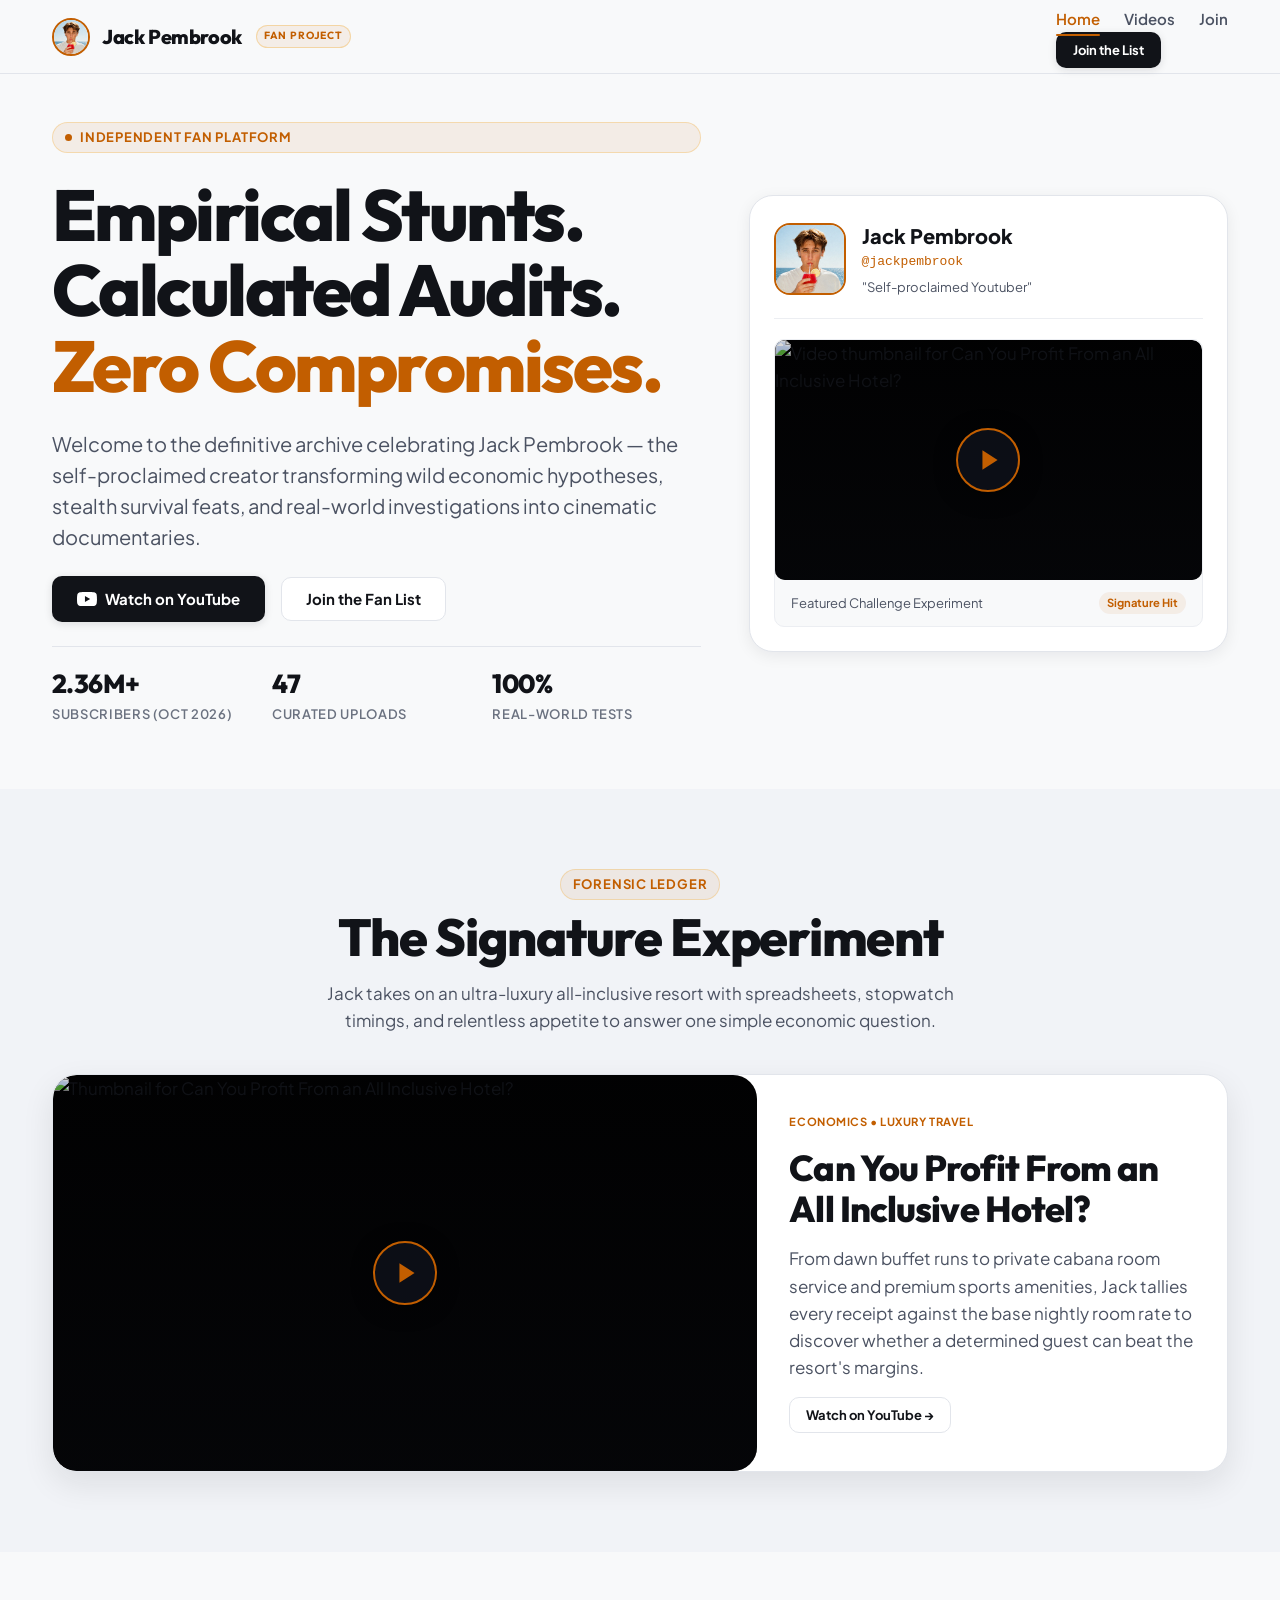
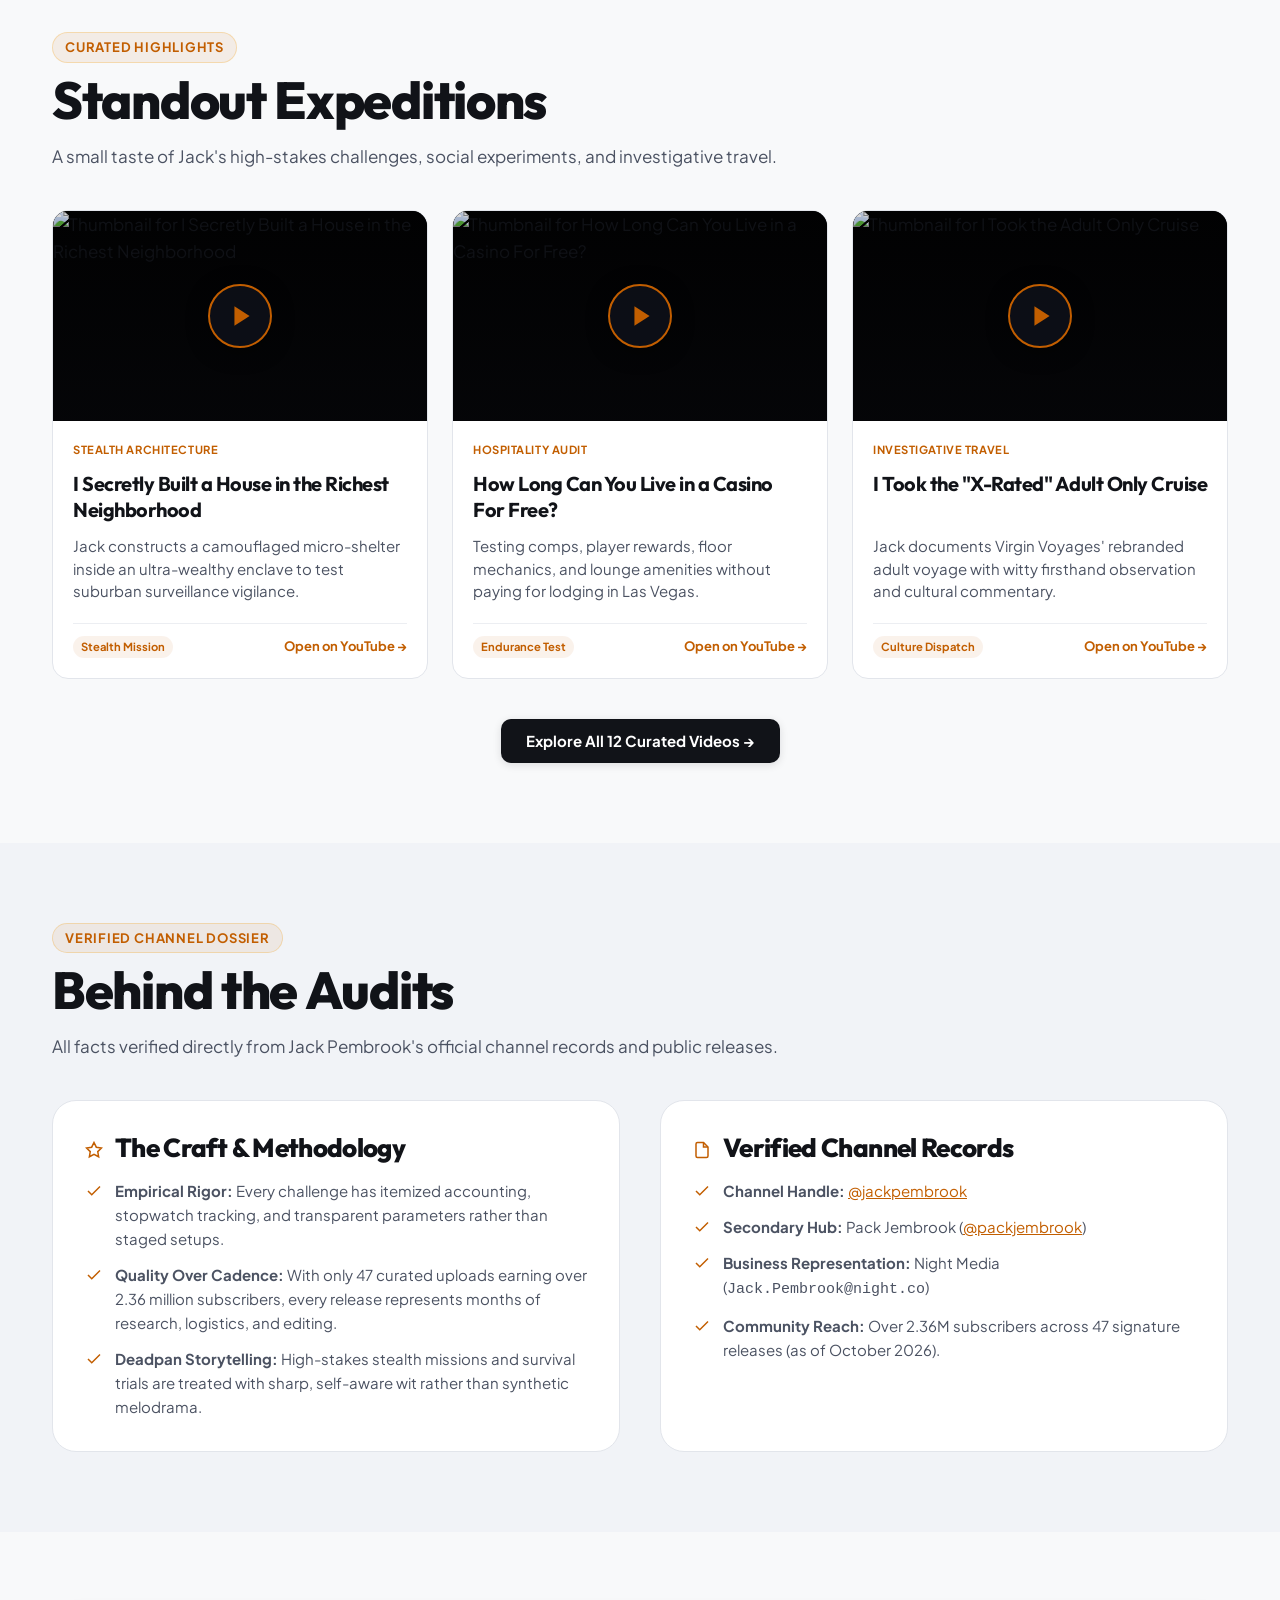
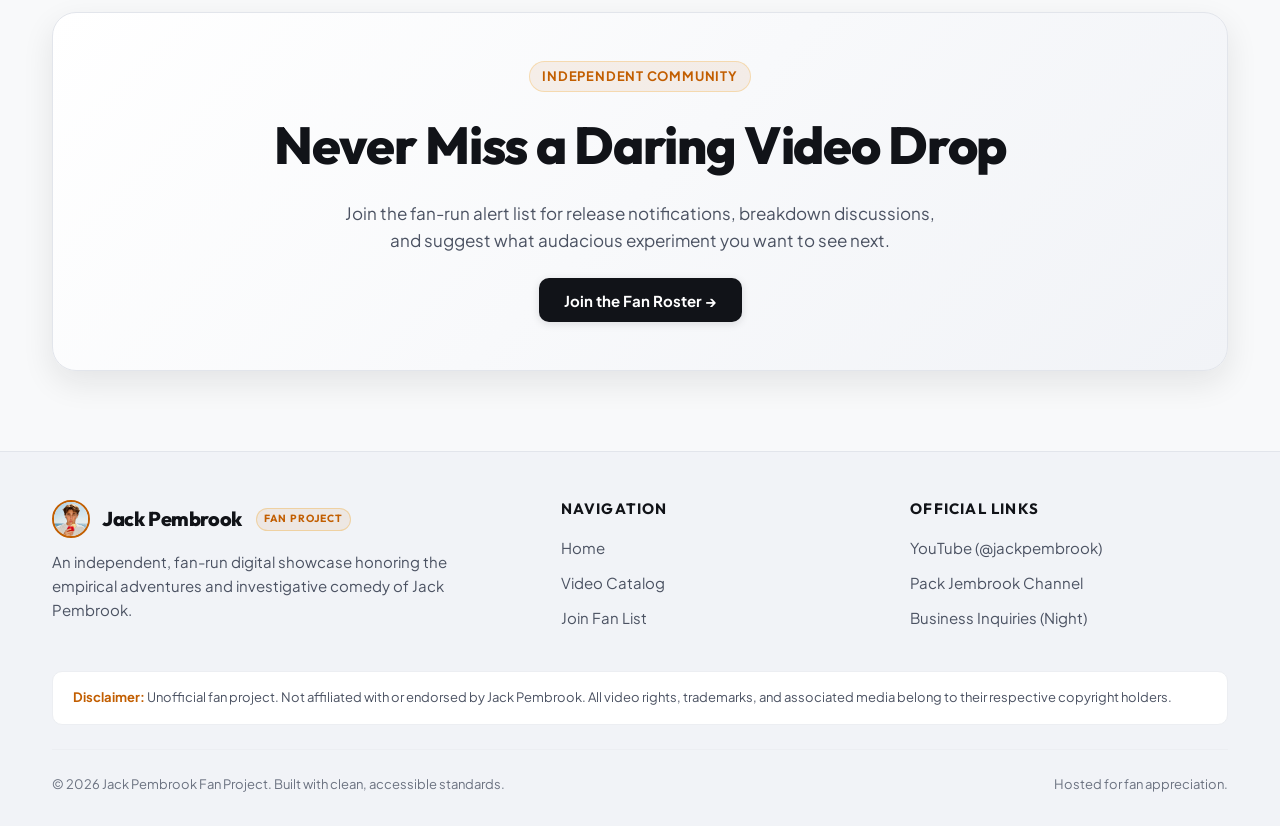
==== index.html @ 9b34ec85 "Initial project upload" ====
<!DOCTYPE html>
<html lang="en">
<head>
  <meta charset="UTF-8">
  <meta name="viewport" content="width=device-width, initial-scale=1.0">
  <title>Jack Pembrook — Unofficial Fan Platform &amp; Video Archive</title>
  <meta name="description" content="Explore empirical challenge experiments, stealth endurance missions, and consumer economics audits from creator Jack Pembrook.">
  <meta name="theme-color" content="#08090d">

  <!-- Open Graph / Social Meta -->
  <meta property="og:type" content="website">
  <meta property="og:title" content="Jack Pembrook — Unofficial Fan Platform">
  <meta property="og:description" content="Empirical challenge experiments, high-stakes stealth missions, and consumer economics stress-tests by Jack Pembrook.">
  <meta property="og:image" content="https://i.ytimg.com/vi/x3JOMDVdG5E/hqdefault.jpg">
  <meta name="twitter:card" content="summary_large_image">
  <meta name="twitter:title" content="Jack Pembrook — Unofficial Fan Platform">
  <meta name="twitter:description" content="Empirical challenge experiments, stealth missions, and consumer audits by Jack Pembrook.">
  <meta name="twitter:image" content="https://i.ytimg.com/vi/x3JOMDVdG5E/hqdefault.jpg">

  <!-- Favicon -->
  <link rel="icon" type="image/svg+xml" href="assets/img/favicon.svg">

  <!-- Typography: Preconnect for Google Fonts -->
  <link rel="preconnect" href="https://fonts.googleapis.com">
  <link rel="preconnect" href="https://fonts.gstatic.com" crossorigin>
  <link href="https://fonts.googleapis.com/css2?family=Outfit:wght@700;800;900&family=Plus+Jakarta+Sans:wght@400;500;600;700&display=swap" rel="stylesheet">

  <!-- Stylesheet -->
  <link rel="stylesheet" href="assets/css/styles.css">
</head>
<body>
  <!-- Accessible Skip Link -->
  <a href="#main" class="skip-link">Skip to main content</a>

  <!-- Header & Navigation -->
  <header class="site-header" role="banner">
    <div class="container nav-wrap">
      <a href="index.html" class="brand" aria-label="Jack Pembrook Fan Platform Home">
        <img src="assets/img/avatar.jpg" alt="" class="brand-avatar" width="38" height="38" loading="eager" decoding="async" fetchpriority="high">
        <span>Jack Pembrook</span>
        <span class="brand-tag">Fan Project</span>
      </a>

      <!-- Mobile Navigation Toggle Button -->
      <button class="nav-toggle" type="button" aria-expanded="false" aria-controls="primary-nav" aria-label="Open menu">
        <svg width="24" height="24" viewBox="0 0 24 24" fill="none" stroke="currentColor" stroke-width="2" stroke-linecap="round" stroke-linejoin="round" aria-hidden="true">
          <line x1="3" y1="12" x2="21" y2="12"></line>
          <line x1="3" y1="6" x2="21" y2="6"></line>
          <line x1="3" y1="18" x2="21" y2="18"></line>
        </svg>
      </button>

      <!-- Nav Menu -->
      <nav id="primary-nav" class="nav-menu" role="navigation" aria-label="Primary Navigation">
        <ul class="nav-links">
          <li><a href="index.html" class="nav-link" aria-current="page">Home</a></li>
          <li><a href="videos.html" class="nav-link">Videos</a></li>
          <li><a href="join.html" class="nav-link">Join</a></li>
        </ul>
        <div class="nav-cta-desktop">
          <a href="join.html" class="btn btn--primary btn--sm">Join the List</a>
        </div>
      </nav>
    </div>
  </header>

  <!-- Main Content -->
  <main id="main" tabindex="-1">
    <!-- Hero Section -->
    <section class="section hero" aria-labelledby="hero-title">
      <div class="container hero-grid">
        <div class="hero-content reveal">
          <div class="badge">
            <span class="badge-dot" aria-hidden="true"></span>
            Independent Fan Platform
          </div>
          <h1 id="hero-title" class="hero-title">
            Empirical Stunts. <br>
            Calculated Audits. <br>
            <span class="text-accent">Zero Compromises.</span>
          </h1>
          <p class="hero-lead">
            Welcome to the definitive archive celebrating Jack Pembrook — the self-proclaimed creator transforming wild economic hypotheses, stealth survival feats, and real-world investigations into cinematic documentaries.
          </p>
          <div class="hero-actions">
            <a href="https://www.youtube.com/@jackpembrook" class="btn btn--primary" target="_blank" rel="noopener noreferrer">
              <svg width="20" height="20" viewBox="0 0 24 24" fill="currentColor" aria-hidden="true">
                <path d="M23.498 6.186a3.016 3.016 0 0 0-2.122-2.136C19.505 3.545 12 3.545 12 3.545s-7.505 0-9.377.505A3.017 3.017 0 0 0 .502 6.186C0 8.07 0 12 0 12s0 3.93.502 5.814a3.016 3.016 0 0 0 2.122 2.136c1.871.505 9.376.505 9.376.505s7.505 0 9.377-.505a3.015 3.015 0 0 0 2.122-2.136C24 15.93 24 12 24 12s0-3.93-.502-5.814zM9.545 15.568V8.432L15.818 12l-6.273 3.568z"/>
              </svg>
              Watch on YouTube
            </a>
            <a href="join.html" class="btn btn--secondary">Join the Fan List</a>
          </div>

          <!-- Verified Channel Stats Strip -->
          <div class="stats-strip" aria-label="Channel statistics as of October 2026">
            <div class="stat-item">
              <span class="stat-number">2.36M+</span>
              <span class="stat-label">Subscribers (Oct 2026)</span>
            </div>
            <div class="stat-item">
              <span class="stat-number">47</span>
              <span class="stat-label">Curated Uploads</span>
            </div>
            <div class="stat-item">
              <span class="stat-number">100%</span>
              <span class="stat-label">Real-World Tests</span>
            </div>
          </div>
        </div>

        <!-- Hero Visual Composition -->
        <div class="hero-visual reveal">
          <div class="hero-card-stack">
            <div class="hero-avatar-frame">
              <img src="assets/img/avatar.jpg" alt="Jack Pembrook smiling in portrait photograph" class="hero-avatar-img" width="72" height="72" loading="eager" decoding="async">
              <div class="hero-profile-info">
                <span class="hero-profile-name">Jack Pembrook</span>
                <span class="hero-profile-handle">@jackpembrook</span>
                <span class="hero-profile-tagline">"Self-proclaimed Youtuber"</span>
              </div>
            </div>

            <!-- Spotlight Preview Item -->
            <div class="hero-feature-preview">
              <div class="lite-embed" data-video-id="x3JOMDVdG5E" data-title="Can You Profit From an All Inclusive Hotel?" role="button" tabindex="0" aria-label="Play signature video: Can You Profit From an All Inclusive Hotel?">
                <img src="https://i.ytimg.com/vi/x3JOMDVdG5E/hqdefault.jpg" alt="Video thumbnail for Can You Profit From an All Inclusive Hotel?" width="480" height="360" loading="eager" fetchpriority="high" decoding="async">
                <div class="lite-embed-play" aria-hidden="true">
                  <svg viewBox="0 0 24 24"><polygon points="5 3 19 12 5 21 5 3"></polygon></svg>
                </div>
              </div>
              <div class="hero-feature-caption">
                <span>Featured Challenge Experiment</span>
                <span class="hero-tag-pill">Signature Hit</span>
              </div>
            </div>
          </div>
        </div>
      </div>
    </section>

    <!-- Featured Hero Video Deep-Dive Section -->
    <section class="section" style="background-color: var(--color-bg-alt);" aria-labelledby="featured-heading">
      <div class="container">
        <div class="section-head section-head--center reveal">
          <span class="badge">Forensic Ledger</span>
          <h2 id="featured-heading" class="section-title">The Signature Experiment</h2>
          <p class="section-desc">
            Jack takes on an ultra-luxury all-inclusive resort with spreadsheets, stopwatch timings, and relentless appetite to answer one simple economic question.
          </p>
        </div>

        <div class="featured-video-wrapper reveal">
          <div class="lite-embed" data-video-id="x3JOMDVdG5E" data-title="Can You Profit From an All Inclusive Hotel?" role="button" tabindex="0" aria-label="Watch Can You Profit From an All Inclusive Hotel? in place">
            <img src="https://i.ytimg.com/vi/x3JOMDVdG5E/hqdefault.jpg" alt="Thumbnail for Can You Profit From an All Inclusive Hotel?" width="640" height="360" loading="lazy" decoding="async">
            <div class="lite-embed-play" aria-hidden="true">
              <svg viewBox="0 0 24 24"><polygon points="5 3 19 12 5 21 5 3"></polygon></svg>
            </div>
          </div>
          <div class="featured-video-meta">
            <span class="video-card-tag">Economics &bull; Luxury Travel</span>
            <h3 class="featured-video-title">Can You Profit From an All Inclusive Hotel?</h3>
            <p class="featured-video-desc">
              From dawn buffet runs to private cabana room service and premium sports amenities, Jack tallies every receipt against the base nightly room rate to discover whether a determined guest can beat the resort's margins.
            </p>
            <div>
              <a href="https://www.youtube.com/watch?v=x3JOMDVdG5E" class="btn btn--secondary btn--sm" target="_blank" rel="noopener noreferrer">
                Watch on YouTube &rarr;
              </a>
            </div>
          </div>
        </div>
      </div>
    </section>

    <!-- Signature Videos Grid -->
    <section class="section" aria-labelledby="signature-heading">
      <div class="container">
        <div class="section-head reveal">
          <span class="badge">Curated Highlights</span>
          <h2 id="signature-heading" class="section-title">Standout Expeditions</h2>
          <p class="section-desc">
            A small taste of Jack's high-stakes challenges, social experiments, and investigative travel.
          </p>
        </div>

        <div class="video-grid">
          <!-- Card 1 -->
          <article class="video-card reveal">
            <div class="video-card-thumb-wrap">
              <div class="lite-embed" data-video-id="N8bqJ2Vn3zs" data-title="I Secretly Built a House in the Richest Neighborhood" role="button" tabindex="0" aria-label="Play I Secretly Built a House in the Richest Neighborhood">
                <img src="https://i.ytimg.com/vi/N8bqJ2Vn3zs/hqdefault.jpg" alt="Thumbnail for I Secretly Built a House in the Richest Neighborhood" width="480" height="360" loading="lazy" decoding="async">
                <div class="lite-embed-play" aria-hidden="true">
                  <svg viewBox="0 0 24 24"><polygon points="5 3 19 12 5 21 5 3"></polygon></svg>
                </div>
              </div>
            </div>
            <div class="video-card-content">
              <span class="video-card-tag">Stealth Architecture</span>
              <h3 class="video-card-title">I Secretly Built a House in the Richest Neighborhood</h3>
              <p class="video-card-desc">Jack constructs a camouflaged micro-shelter inside an ultra-wealthy enclave to test suburban surveillance vigilance.</p>
              <div class="video-card-actions">
                <span class="hero-tag-pill">Stealth Mission</span>
                <a href="https://www.youtube.com/watch?v=N8bqJ2Vn3zs" class="video-card-link" target="_blank" rel="noopener noreferrer">Open on YouTube &rarr;</a>
              </div>
            </div>
          </article>

          <!-- Card 2 -->
          <article class="video-card reveal">
            <div class="video-card-thumb-wrap">
              <div class="lite-embed" data-video-id="GrUei3SV6AE" data-title="How Long Can You Live in a Casino For Free?" role="button" tabindex="0" aria-label="Play How Long Can You Live in a Casino For Free?">
                <img src="https://i.ytimg.com/vi/GrUei3SV6AE/hqdefault.jpg" alt="Thumbnail for How Long Can You Live in a Casino For Free?" width="480" height="360" loading="lazy" decoding="async">
                <div class="lite-embed-play" aria-hidden="true">
                  <svg viewBox="0 0 24 24"><polygon points="5 3 19 12 5 21 5 3"></polygon></svg>
                </div>
              </div>
            </div>
            <div class="video-card-content">
              <span class="video-card-tag">Hospitality Audit</span>
              <h3 class="video-card-title">How Long Can You Live in a Casino For Free?</h3>
              <p class="video-card-desc">Testing comps, player rewards, floor mechanics, and lounge amenities without paying for lodging in Las Vegas.</p>
              <div class="video-card-actions">
                <span class="hero-tag-pill">Endurance Test</span>
                <a href="https://www.youtube.com/watch?v=GrUei3SV6AE" class="video-card-link" target="_blank" rel="noopener noreferrer">Open on YouTube &rarr;</a>
              </div>
            </div>
          </article>

          <!-- Card 3 -->
          <article class="video-card reveal">
            <div class="video-card-thumb-wrap">
              <div class="lite-embed" data-video-id="FeCQlO1Tesk" data-title="I Took the 'X-Rated' Adult Only Cruise" role="button" tabindex="0" aria-label="Play I Took the Adult Only Cruise">
                <img src="https://i.ytimg.com/vi/FeCQlO1Tesk/hqdefault.jpg" alt="Thumbnail for I Took the Adult Only Cruise" width="480" height="360" loading="lazy" decoding="async">
                <div class="lite-embed-play" aria-hidden="true">
                  <svg viewBox="0 0 24 24"><polygon points="5 3 19 12 5 21 5 3"></polygon></svg>
                </div>
              </div>
            </div>
            <div class="video-card-content">
              <span class="video-card-tag">Investigative Travel</span>
              <h3 class="video-card-title">I Took the "X-Rated" Adult Only Cruise</h3>
              <p class="video-card-desc">Jack documents Virgin Voyages' rebranded adult voyage with witty firsthand observation and cultural commentary.</p>
              <div class="video-card-actions">
                <span class="hero-tag-pill">Culture Dispatch</span>
                <a href="https://www.youtube.com/watch?v=FeCQlO1Tesk" class="video-card-link" target="_blank" rel="noopener noreferrer">Open on YouTube &rarr;</a>
              </div>
            </div>
          </article>
        </div>

        <div style="margin-top: var(--space-10); text-align: center;" class="reveal">
          <a href="videos.html" class="btn btn--primary">
            Explore All 12 Curated Videos &rarr;
          </a>
        </div>
      </div>
    </section>

    <!-- About the Channel Section -->
    <section class="section" style="background-color: var(--color-bg-alt);" aria-labelledby="about-heading">
      <div class="container">
        <div class="section-head reveal">
          <span class="badge">Verified Channel Dossier</span>
          <h2 id="about-heading" class="section-title">Behind the Audits</h2>
          <p class="section-desc">
            All facts verified directly from Jack Pembrook's official channel records and public releases.
          </p>
        </div>

        <div class="about-grid">
          <div class="about-card reveal">
            <h3 class="about-card-title">
              <svg width="22" height="22" viewBox="0 0 24 24" fill="none" stroke="currentColor" stroke-width="2" class="about-list-icon" aria-hidden="true">
                <polygon points="12 2 15.09 8.26 22 9.27 17 14.14 18.18 21.02 12 17.77 5.82 21.02 7 14.14 2 9.27 8.91 8.26 12 2"></polygon>
              </svg>
              The Craft &amp; Methodology
            </h3>
            <ul class="about-list">
              <li class="about-list-item">
                <svg width="18" height="18" viewBox="0 0 24 24" fill="none" stroke="currentColor" stroke-width="2" class="about-list-icon" aria-hidden="true"><polyline points="20 6 9 17 4 12"></polyline></svg>
                <span><strong>Empirical Rigor:</strong> Every challenge has itemized accounting, stopwatch tracking, and transparent parameters rather than staged setups.</span>
              </li>
              <li class="about-list-item">
                <svg width="18" height="18" viewBox="0 0 24 24" fill="none" stroke="currentColor" stroke-width="2" class="about-list-icon" aria-hidden="true"><polyline points="20 6 9 17 4 12"></polyline></svg>
                <span><strong>Quality Over Cadence:</strong> With only 47 curated uploads earning over 2.36 million subscribers, every release represents months of research, logistics, and editing.</span>
              </li>
              <li class="about-list-item">
                <svg width="18" height="18" viewBox="0 0 24 24" fill="none" stroke="currentColor" stroke-width="2" class="about-list-icon" aria-hidden="true"><polyline points="20 6 9 17 4 12"></polyline></svg>
                <span><strong>Deadpan Storytelling:</strong> High-stakes stealth missions and survival trials are treated with sharp, self-aware wit rather than synthetic melodrama.</span>
              </li>
            </ul>
          </div>

          <div class="about-card reveal">
            <h3 class="about-card-title">
              <svg width="22" height="22" viewBox="0 0 24 24" fill="none" stroke="currentColor" stroke-width="2" class="about-list-icon" aria-hidden="true">
                <path d="M14 2H6a2 2 0 0 0-2 2v16a2 2 0 0 0 2 2h12a2 2 0 0 0 2-2V8z"></path>
                <polyline points="14 2 14 8 20 8"></polyline>
              </svg>
              Verified Channel Records
            </h3>
            <ul class="about-list">
              <li class="about-list-item">
                <svg width="18" height="18" viewBox="0 0 24 24" fill="none" stroke="currentColor" stroke-width="2" class="about-list-icon" aria-hidden="true"><polyline points="20 6 9 17 4 12"></polyline></svg>
                <span><strong>Channel Handle:</strong> <a href="https://www.youtube.com/@jackpembrook" target="_blank" rel="noopener noreferrer" style="color: var(--color-accent); text-decoration: underline;">@jackpembrook</a></span>
              </li>
              <li class="about-list-item">
                <svg width="18" height="18" viewBox="0 0 24 24" fill="none" stroke="currentColor" stroke-width="2" class="about-list-icon" aria-hidden="true"><polyline points="20 6 9 17 4 12"></polyline></svg>
                <span><strong>Secondary Hub:</strong> Pack Jembrook (<a href="https://www.youtube.com/@packjembrook" target="_blank" rel="noopener noreferrer" style="color: var(--color-accent); text-decoration: underline;">@packjembrook</a>)</span>
              </li>
              <li class="about-list-item">
                <svg width="18" height="18" viewBox="0 0 24 24" fill="none" stroke="currentColor" stroke-width="2" class="about-list-icon" aria-hidden="true"><polyline points="20 6 9 17 4 12"></polyline></svg>
                <span><strong>Business Representation:</strong> Night Media (<code>Jack.Pembrook@night.co</code>)</span>
              </li>
              <li class="about-list-item">
                <svg width="18" height="18" viewBox="0 0 24 24" fill="none" stroke="currentColor" stroke-width="2" class="about-list-icon" aria-hidden="true"><polyline points="20 6 9 17 4 12"></polyline></svg>
                <span><strong>Community Reach:</strong> Over 2.36M subscribers across 47 signature releases (as of October 2026).</span>
              </li>
            </ul>
          </div>
        </div>
      </div>
    </section>

    <!-- Closing Call-to-Action Band -->
    <section class="section" aria-labelledby="cta-heading">
      <div class="container">
        <div class="cta-band reveal">
          <span class="badge">Independent Community</span>
          <h2 id="cta-heading" class="cta-band-title">Never Miss a Daring Video Drop</h2>
          <p class="cta-band-desc">
            Join the fan-run alert list for release notifications, breakdown discussions, and suggest what audacious experiment you want to see next.
          </p>
          <div>
            <a href="join.html" class="btn btn--primary">Join the Fan Roster &rarr;</a>
          </div>
        </div>
      </div>
    </section>
  </main>

  <!-- Site Footer -->
  <footer class="site-footer" role="contentinfo">
    <div class="container">
      <div class="footer-top">
        <div>
          <a href="index.html" class="brand" aria-label="Jack Pembrook Fan Platform Home">
            <img src="assets/img/avatar.jpg" alt="" class="brand-avatar" width="38" height="38" loading="lazy" decoding="async">
            <span>Jack Pembrook</span>
            <span class="brand-tag">Fan Project</span>
          </a>
          <p class="footer-brand-desc">
            An independent, fan-run digital showcase honoring the empirical adventures and investigative comedy of Jack Pembrook.
          </p>
        </div>

        <div>
          <h2 class="footer-col-title">Navigation</h2>
          <ul class="footer-nav-list">
            <li><a href="index.html" class="footer-nav-link">Home</a></li>
            <li><a href="videos.html" class="footer-nav-link">Video Catalog</a></li>
            <li><a href="join.html" class="footer-nav-link">Join Fan List</a></li>
          </ul>
        </div>

        <div>
          <h2 class="footer-col-title">Official Links</h2>
          <ul class="footer-nav-list">
            <li><a href="https://www.youtube.com/@jackpembrook" class="footer-nav-link" target="_blank" rel="noopener noreferrer">YouTube (@jackpembrook)</a></li>
            <li><a href="https://www.youtube.com/@packjembrook" class="footer-nav-link" target="_blank" rel="noopener noreferrer">Pack Jembrook Channel</a></li>
            <li><a href="mailto:Jack.Pembrook@night.co" class="footer-nav-link">Business Inquiries (Night)</a></li>
          </ul>
        </div>
      </div>

      <!-- Required Unofficial Disclaimer Card -->
      <div class="footer-disclaimer-card">
        <strong>Disclaimer:</strong> Unofficial fan project. Not affiliated with or endorsed by Jack Pembrook. All video rights, trademarks, and associated media belong to their respective copyright holders.
      </div>

      <div class="footer-bottom">
        <span>&copy; 2026 Jack Pembrook Fan Project. Built with clean, accessible standards.</span>
        <span>Hosted for fan appreciation.</span>
      </div>
    </div>
  </footer>

  <!-- Main JavaScript -->
  <script src="assets/js/main.js"></script>
</body>
</html>
---- assets/css/styles.css ----
/* ==========================================================================
   JACK PEMBROOK FAN PLATFORM — PRODUCTION DESIGN SYSTEM
   Elevated, high-contrast, empirical adventure aesthetic.
   Zero framework. Pure modern CSS.
   ========================================================================== */

:root {
  /* --- Colour Tokens (Editorial Light Theme - Anti-Slop, High Contrast) --- */
  --color-bg: #f8f9fa;
  --color-bg-alt: #f1f3f7;
  --color-surface: #ffffff;
  --color-surface-hover: #fcfcfd;
  --color-surface-active: #f1f3f7;
  --color-border: #e2e5eb;
  --color-border-subtle: #eceef2;
  --color-border-focus: #111318;

  --color-text-main: #111318;
  --color-text-muted: #4b5262;
  --color-text-faint: #6b7280;
  --color-text-inverse: #ffffff;

  --color-accent: #c25e00;
  --color-accent-hover: #9a4a00;
  --color-accent-dim: rgba(194, 94, 0, 0.08);
  --color-accent-glow: rgba(194, 94, 0, 0.18);

  --color-success: #059669;
  --color-success-bg: rgba(5, 150, 105, 0.08);
  --color-error: #dc2626;
  --color-error-bg: rgba(220, 38, 38, 0.08);

  /* --- Typography --- */
  --font-display: "Outfit", -apple-system, BlinkMacSystemFont, "Segoe UI", Roboto, sans-serif;
  --font-body: "Plus Jakarta Sans", -apple-system, BlinkMacSystemFont, "Segoe UI", Roboto, sans-serif;

  /* Fluid typography scale */
  --fs-xs: clamp(0.75rem, 0.72rem + 0.18vw, 0.8125rem);
  --fs-sm: clamp(0.875rem, 0.82rem + 0.28vw, 0.9375rem);
  --fs-base: clamp(1rem, 0.96rem + 0.32vw, 1.0625rem);
  --fs-md: clamp(1.125rem, 1.05rem + 0.45vw, 1.25rem);
  --fs-lg: clamp(1.35rem, 1.2rem + 0.75vw, 1.625rem);
  --fs-xl: clamp(1.75rem, 1.5rem + 1.25vw, 2.25rem);
  --fs-2xl: clamp(2.25rem, 1.85rem + 2vw, 3.25rem);
  --fs-3xl: clamp(2.75rem, 2.2rem + 3.2vw, 4.5rem);

  /* --- Spacing System (4px / 8px scale) --- */
  --space-1: 0.25rem;  /* 4px */
  --space-2: 0.5rem;   /* 8px */
  --space-3: 0.75rem;  /* 12px */
  --space-4: 1rem;     /* 16px */
  --space-5: 1.25rem;  /* 20px */
  --space-6: 1.5rem;   /* 24px */
  --space-8: 2rem;     /* 32px */
  --space-10: 2.5rem;  /* 40px */
  --space-12: 3rem;    /* 48px */
  --space-16: 4rem;    /* 64px */
  --space-20: 5rem;    /* 80px */
  --space-24: 6rem;    /* 96px */

  /* --- Radii & Shadows --- */
  --radius-sm: 6px;
  --radius-md: 10px;
  --radius-lg: 16px;
  --radius-xl: 24px;
  --radius-full: 9999px;

  --shadow-sm: 0 1px 3px rgba(17, 19, 24, 0.05);
  --shadow-md: 0 4px 16px rgba(17, 19, 24, 0.07);
  --shadow-lg: 0 12px 32px rgba(17, 19, 24, 0.09);
  --shadow-glow: 0 0 20px var(--color-accent-glow);

  /* --- Motion Tokens --- */
  --transition-fast: 160ms cubic-bezier(0.16, 1, 0.3, 1);
  --transition-normal: 260ms cubic-bezier(0.16, 1, 0.3, 1);
  --transition-slow: 450ms cubic-bezier(0.16, 1, 0.3, 1);

  /* --- Layout Layout Max Widths --- */
  --container-max: 1240px;
  --container-narrow: 860px;
  --header-height: 74px;
}

/* ==========================================================================
   CSS RESET & CORE
   ========================================================================== */
*, *::before, *::after {
  box-sizing: border-box;
  margin: 0;
  padding: 0;
}

html {
  font-size: 100%;
  scroll-behavior: smooth;
  -webkit-text-size-adjust: 100%;
}

body {
  font-family: var(--font-body);
  font-size: var(--fs-base);
  line-height: 1.6;
  color: var(--color-text-main);
  background-color: var(--color-bg);
  min-height: 100vh;
  display: flex;
  flex-direction: column;
  overflow-x: hidden;
  text-rendering: optimizeLegibility;
  -webkit-font-smoothing: antialiased;
}

img, svg {
  display: block;
  max-width: 100%;
  height: auto;
}

a {
  color: inherit;
  text-decoration: none;
  transition: color var(--transition-fast);
}

button, input, select, textarea {
  font: inherit;
  color: inherit;
}

::selection {
  background-color: var(--color-accent);
  color: var(--color-text-inverse);
}

input::placeholder,
textarea::placeholder {
  color: var(--color-text-faint);
  opacity: 0.9;
}

/* ==========================================================================
   ACCESSIBILITY: FOCUS & SKIP LINK
   ========================================================================== */
:focus-visible {
  outline: 2px solid var(--color-accent);
  outline-offset: 3px;
}

.skip-link {
  position: absolute;
  top: -100px;
  left: var(--space-4);
  background: var(--color-accent);
  color: var(--color-text-inverse);
  font-weight: 700;
  padding: var(--space-3) var(--space-6);
  border-radius: var(--radius-md);
  z-index: 10000;
  transition: top var(--transition-fast);
}

.skip-link:focus,
.skip-link:focus-visible {
  top: var(--space-4);
}

.visually-hidden {
  position: absolute !important;
  width: 1px !important;
  height: 1px !important;
  padding: 0 !important;
  margin: -1px !important;
  overflow: hidden !important;
  clip: rect(0, 0, 0, 0) !important;
  white-space: nowrap !important;
  border: 0 !important;
}

/* ==========================================================================
   LAYOUT CONTAINERS & UTILITIES
   ========================================================================== */
.container {
  width: 100%;
  max-width: var(--container-max);
  margin-inline: auto;
  padding-inline: var(--space-4);
}

@media (min-width: 768px) {
  .container {
    padding-inline: var(--space-6);
  }
}

@media (min-width: 1200px) {
  .container {
    padding-inline: var(--space-8);
  }
}

.container--narrow {
  max-width: var(--container-narrow);
}

.section {
  padding-block: var(--space-16);
}

@media (min-width: 768px) {
  .section {
    padding-block: var(--space-20);
  }
}

/* ==========================================================================
   HEADER & NAVIGATION
   ========================================================================== */
.site-header {
  position: sticky;
  top: 0;
  z-index: 1000;
  background-color: rgba(248, 249, 250, 0.92);
  backdrop-filter: blur(14px);
  -webkit-backdrop-filter: blur(14px);
  border-bottom: 1px solid var(--color-border);
  height: var(--header-height);
  display: flex;
  align-items: center;
}

.nav-wrap {
  display: flex;
  align-items: center;
  justify-content: space-between;
  width: 100%;
}

.brand {
  display: flex;
  align-items: center;
  gap: var(--space-3);
  font-family: var(--font-display);
  font-weight: 800;
  font-size: var(--fs-md);
  letter-spacing: -0.02em;
}

.brand-avatar {
  width: 38px;
  height: 38px;
  border-radius: var(--radius-full);
  border: 2px solid var(--color-accent);
  object-fit: cover;
}

.brand-tag {
  display: inline-block;
  font-size: 0.65rem;
  font-weight: 700;
  text-transform: uppercase;
  letter-spacing: 0.08em;
  background-color: var(--color-accent-dim);
  color: var(--color-accent);
  padding: 2px 7px;
  border-radius: var(--radius-full);
  border: 1px solid rgba(245, 158, 11, 0.3);
  margin-left: 2px;
}

.nav-links {
  display: flex;
  align-items: center;
  list-style: none;
  gap: var(--space-6);
}

.nav-link {
  font-size: var(--fs-sm);
  font-weight: 600;
  color: var(--color-text-muted);
  position: relative;
  padding: var(--space-2) 0;
  transition: color var(--transition-fast);
}

.nav-link:hover {
  color: var(--color-text-main);
}

.nav-link[aria-current="page"] {
  color: var(--color-accent);
}

.nav-link[aria-current="page"]::after {
  content: "";
  position: absolute;
  bottom: 0;
  left: 0;
  width: 100%;
  height: 2px;
  background-color: var(--color-accent);
  border-radius: var(--radius-full);
}

.nav-cta-desktop {
  display: flex;
  align-items: center;
  gap: var(--space-4);
}

.nav-toggle {
  display: none;
  background: transparent;
  border: 1px solid var(--color-border);
  border-radius: var(--radius-md);
  padding: var(--space-2);
  color: var(--color-text-main);
  cursor: pointer;
  min-width: 44px;
  min-height: 44px;
  align-items: center;
  justify-content: center;
}

/* Mobile Nav Styles */
@media (max-width: 840px) {
  .nav-toggle {
    display: flex;
  }

  .nav-menu {
    position: fixed;
    top: var(--header-height);
    left: 0;
    width: 100%;
    background-color: var(--color-surface);
    border-bottom: 1px solid var(--color-border);
    padding: var(--space-6);
    flex-direction: column;
    gap: var(--space-4);
    box-shadow: var(--shadow-lg);
    transform: translateY(-110%);
    opacity: 0;
    visibility: hidden;
    transition: transform var(--transition-normal), opacity var(--transition-normal), visibility var(--transition-normal);
  }

  .nav-menu.is-active {
    transform: translateY(0);
    opacity: 1;
    visibility: visible;
  }

  .nav-links {
    flex-direction: column;
    align-items: flex-start;
    width: 100%;
    gap: var(--space-3);
  }

  .nav-link {
    font-size: var(--fs-md);
    width: 100%;
    padding: var(--space-2) 0;
  }

  .nav-cta-desktop {
    width: 100%;
    margin-top: var(--space-2);
  }

  .nav-cta-desktop .btn {
    width: 100%;
    text-align: center;
    justify-content: center;
  }
}

/* ==========================================================================
   BUTTONS & BADGES
   ========================================================================== */
.btn {
  display: inline-flex;
  align-items: center;
  justify-content: center;
  gap: var(--space-2);
  min-height: 44px;
  padding: var(--space-3) var(--space-6);
  border-radius: var(--radius-md);
  font-weight: 700;
  font-size: var(--fs-sm);
  line-height: 1;
  cursor: pointer;
  border: 1px solid transparent;
  transition: background-color var(--transition-fast), border-color var(--transition-fast), transform var(--transition-fast), box-shadow var(--transition-fast);
  text-decoration: none;
}

.btn:active {
  transform: translateY(1px);
}

.btn--primary {
  background-color: #111318;
  color: #ffffff;
  box-shadow: 0 2px 8px rgba(17, 19, 24, 0.12);
}

.btn--primary:hover {
  background-color: var(--color-accent);
  color: #ffffff;
  box-shadow: 0 4px 14px rgba(194, 94, 0, 0.25);
}

.btn--secondary {
  background-color: var(--color-surface);
  color: var(--color-text-main);
  border-color: var(--color-border);
}

.btn--secondary:hover {
  background-color: var(--color-surface-hover);
  border-color: #111318;
  color: #111318;
}

.btn--sm {
  min-height: 36px;
  padding: var(--space-2) var(--space-4);
  font-size: var(--fs-xs);
}

.btn--block {
  width: 100%;
}

.badge {
  display: inline-flex;
  align-items: center;
  gap: var(--space-2);
  font-size: var(--fs-xs);
  font-weight: 700;
  text-transform: uppercase;
  letter-spacing: 0.06em;
  padding: var(--space-1) var(--space-3);
  border-radius: var(--radius-full);
  background-color: var(--color-accent-dim);
  color: var(--color-accent);
  border: 1px solid rgba(245, 158, 11, 0.25);
}

.badge-dot {
  width: 7px;
  height: 7px;
  border-radius: var(--radius-full);
  background-color: var(--color-accent);
}

/* ==========================================================================
   TYPOGRAPHY & SECTION HEADINGS
   ========================================================================== */
h1, h2, h3, h4 {
  font-family: var(--font-display);
  font-weight: 800;
  line-height: 1.15;
  letter-spacing: -0.025em;
  color: var(--color-text-main);
}

.section-head {
  margin-bottom: var(--space-10);
}

.section-head--center {
  text-align: center;
  max-width: 680px;
  margin-inline: auto;
}

.section-title {
  font-size: var(--fs-2xl);
  margin-top: var(--space-2);
  margin-bottom: var(--space-3);
}

.section-desc {
  font-size: var(--fs-base);
  color: var(--color-text-muted);
  max-width: 62ch;
}

.section-head--center .section-desc {
  margin-inline: auto;
}

/* ==========================================================================
   HOME: HERO SECTION
   ========================================================================== */
.hero {
  padding-top: var(--space-12);
  padding-bottom: var(--space-16);
  position: relative;
  overflow: hidden;
}

.hero-grid {
  display: grid;
  grid-template-columns: 1fr;
  gap: var(--space-10);
  align-items: center;
}

@media (min-width: 960px) {
  .hero-grid {
    grid-template-columns: 1.15fr 0.85fr;
    gap: var(--space-12);
  }
}

.hero-content {
  display: flex;
  flex-direction: column;
  gap: var(--space-6);
}

.hero-title {
  font-size: var(--fs-3xl);
  letter-spacing: -0.035em;
  line-height: 1.05;
}

.hero-title .text-accent {
  color: var(--color-accent);
  display: inline-block;
}

.hero-lead {
  font-size: var(--fs-md);
  color: var(--color-text-muted);
  max-width: 54ch;
  line-height: 1.55;
}

.hero-actions {
  display: flex;
  flex-wrap: wrap;
  gap: var(--space-4);
  align-items: center;
}

/* Verified Metrics Strip */
.stats-strip {
  display: grid;
  grid-template-columns: repeat(3, 1fr);
  gap: var(--space-3);
  padding-top: var(--space-4);
  border-top: 1px solid var(--color-border);
}

.stat-item {
  display: flex;
  flex-direction: column;
}

.stat-number {
  font-family: var(--font-display);
  font-size: var(--fs-lg);
  font-weight: 800;
  color: var(--color-text-main);
  letter-spacing: -0.02em;
}

.stat-label {
  font-size: var(--fs-xs);
  color: var(--color-text-faint);
  font-weight: 600;
  text-transform: uppercase;
  letter-spacing: 0.05em;
}

/* Hero Visual Composition */
.hero-visual {
  position: relative;
}

.hero-card-stack {
  position: relative;
  border-radius: var(--radius-xl);
  background: var(--color-surface);
  border: 1px solid var(--color-border);
  padding: var(--space-6);
  box-shadow: var(--shadow-md);
}

.hero-avatar-frame {
  position: relative;
  display: flex;
  align-items: center;
  gap: var(--space-4);
  padding-bottom: var(--space-5);
  border-bottom: 1px solid var(--color-border-subtle);
}

.hero-avatar-img {
  width: 72px;
  height: 72px;
  border-radius: var(--radius-lg);
  object-fit: cover;
  border: 2px solid var(--color-accent);
}

.hero-profile-info {
  display: flex;
  flex-direction: column;
}

.hero-profile-name {
  font-size: var(--fs-md);
  font-weight: 800;
}

.hero-profile-handle {
  font-size: var(--fs-xs);
  color: var(--color-accent);
  font-family: monospace;
}

.hero-profile-tagline {
  font-size: var(--fs-xs);
  color: var(--color-text-muted);
  margin-top: var(--space-1);
}

.hero-feature-preview {
  margin-top: var(--space-5);
  border-radius: var(--radius-md);
  overflow: hidden;
  border: 1px solid var(--color-border-subtle);
  background-color: var(--color-bg);
}

.hero-feature-caption {
  padding: var(--space-3) var(--space-4);
  display: flex;
  justify-content: space-between;
  align-items: center;
  font-size: var(--fs-xs);
  color: var(--color-text-muted);
}

.hero-tag-pill {
  font-size: 0.7rem;
  background-color: var(--color-accent-dim);
  color: var(--color-accent);
  padding: 2px 8px;
  border-radius: var(--radius-full);
  font-weight: 700;
}

/* ==========================================================================
   LITE EMBED FACADE (High Performance Video Player)
   Zero iframe loaded until clicked!
   ========================================================================== */
.lite-embed {
  position: relative;
  width: 100%;
  aspect-ratio: 16 / 9;
  background-color: #000;
  border: none;
  padding: 0;
  cursor: pointer;
  overflow: hidden;
  border-radius: inherit;
  display: flex;
  align-items: center;
  justify-content: center;
}

.lite-embed img {
  position: absolute;
  top: 0;
  left: 0;
  width: 100%;
  height: 100%;
  object-fit: cover;
  transition: transform var(--transition-normal), filter var(--transition-normal);
}

.lite-embed::after {
  content: "";
  position: absolute;
  inset: 0;
  background: linear-gradient(180deg, rgba(8, 9, 13, 0.15) 0%, rgba(8, 9, 13, 0.6) 100%);
  pointer-events: none;
}

.lite-embed:hover img {
  transform: scale(1.03);
  filter: brightness(1.05);
}

.lite-embed-play {
  position: relative;
  z-index: 2;
  width: 64px;
  height: 64px;
  background-color: rgba(14, 17, 24, 0.88);
  border: 2px solid var(--color-accent);
  border-radius: var(--radius-full);
  display: flex;
  align-items: center;
  justify-content: center;
  color: var(--color-accent);
  box-shadow: 0 4px 20px rgba(0, 0, 0, 0.5);
  transition: transform var(--transition-fast), background-color var(--transition-fast), color var(--transition-fast);
}

.lite-embed:hover .lite-embed-play,
.lite-embed:focus-visible .lite-embed-play {
  transform: scale(1.1);
  background-color: var(--color-accent);
  color: var(--color-text-inverse);
  box-shadow: var(--shadow-glow);
}

.lite-embed-play svg {
  width: 26px;
  height: 26px;
  margin-left: 3px;
  fill: currentColor;
}

.lite-embed iframe {
  position: absolute;
  top: 0;
  left: 0;
  width: 100%;
  height: 100%;
  border: none;
  z-index: 5;
}

/* Featured Video Hero Box */
.featured-video-wrapper {
  background-color: var(--color-surface);
  border: 1px solid var(--color-border);
  border-radius: var(--radius-xl);
  overflow: hidden;
  box-shadow: var(--shadow-lg);
  display: grid;
  grid-template-columns: 1fr;
}

@media (min-width: 900px) {
  .featured-video-wrapper {
    grid-template-columns: 1.5fr 1fr;
  }
}

.featured-video-meta {
  padding: var(--space-8);
  display: flex;
  flex-direction: column;
  justify-content: center;
  gap: var(--space-4);
}

.featured-video-title {
  font-size: var(--fs-xl);
}

.featured-video-desc {
  font-size: var(--fs-base);
  color: var(--color-text-muted);
}

/* ==========================================================================
   VIDEO CARD GRID & COMPONENTS
   ========================================================================== */
.video-grid {
  display: grid;
  grid-template-columns: 1fr;
  gap: var(--space-6);
}

@media (min-width: 640px) {
  .video-grid {
    grid-template-columns: repeat(2, 1fr);
  }
}

@media (min-width: 1024px) {
  .video-grid {
    grid-template-columns: repeat(3, 1fr);
  }
}

.video-card {
  background-color: var(--color-surface);
  border: 1px solid var(--color-border);
  border-radius: var(--radius-lg);
  overflow: hidden;
  display: flex;
  flex-direction: column;
  transition: transform var(--transition-normal), border-color var(--transition-normal), box-shadow var(--transition-normal);
}

.video-card:hover {
  transform: translateY(-4px);
  border-color: rgba(245, 158, 11, 0.4);
  box-shadow: var(--shadow-md);
}

.video-card-thumb-wrap {
  position: relative;
  width: 100%;
  aspect-ratio: 16 / 9;
  background-color: #000;
  overflow: hidden;
}

.video-card-content {
  padding: var(--space-5);
  display: flex;
  flex-direction: column;
  flex-grow: 1;
  gap: var(--space-3);
}

.video-card-tag {
  font-size: 0.7rem;
  font-weight: 700;
  text-transform: uppercase;
  color: var(--color-accent);
  letter-spacing: 0.05em;
}

.video-card-title {
  font-size: var(--fs-md);
  font-weight: 700;
  line-height: 1.3;
  color: var(--color-text-main);
}

.video-card-desc {
  font-size: var(--fs-sm);
  color: var(--color-text-muted);
  line-height: 1.5;
  margin-top: auto;
}

.video-card-actions {
  display: flex;
  align-items: center;
  justify-content: space-between;
  padding-top: var(--space-3);
  border-top: 1px solid var(--color-border-subtle);
  margin-top: var(--space-2);
}

.video-card-link {
  font-size: var(--fs-xs);
  font-weight: 700;
  color: var(--color-accent);
  display: inline-flex;
  align-items: center;
  gap: var(--space-1);
}

.video-card-link:hover {
  color: var(--color-accent-hover);
  text-decoration: underline;
}

/* ==========================================================================
   ABOUT THE CHANNEL / VERIFIED DOSSIER
   ========================================================================== */
.about-grid {
  display: grid;
  grid-template-columns: 1fr;
  gap: var(--space-8);
}

@media (min-width: 860px) {
  .about-grid {
    grid-template-columns: 1fr 1fr;
    gap: var(--space-10);
  }
}

.about-card {
  background-color: var(--color-surface);
  border: 1px solid var(--color-border);
  border-radius: var(--radius-xl);
  padding: var(--space-8);
  display: flex;
  flex-direction: column;
  gap: var(--space-4);
}

.about-card-title {
  font-size: var(--fs-lg);
  display: flex;
  align-items: center;
  gap: var(--space-3);
}

.about-list {
  list-style: none;
  display: flex;
  flex-direction: column;
  gap: var(--space-3);
}

.about-list-item {
  display: flex;
  align-items: flex-start;
  gap: var(--space-3);
  font-size: var(--fs-sm);
  color: var(--color-text-muted);
}

.about-list-icon {
  width: 18px;
  height: 18px;
  color: var(--color-accent);
  flex-shrink: 0;
  margin-top: 3px;
}

/* ==========================================================================
   CALL TO ACTION BAND
   ========================================================================== */
.cta-band {
  background: linear-gradient(135deg, var(--color-surface) 0%, var(--color-bg-alt) 100%);
  border: 1px solid var(--color-border);
  border-radius: var(--radius-xl);
  padding: var(--space-12) var(--space-6);
  text-align: center;
  box-shadow: var(--shadow-lg);
  display: flex;
  flex-direction: column;
  align-items: center;
  gap: var(--space-6);
}

.cta-band-title {
  font-size: var(--fs-2xl);
  max-width: 22ch;
}

.cta-band-desc {
  font-size: var(--fs-base);
  color: var(--color-text-muted);
  max-width: 50ch;
}

/* ==========================================================================
   FORM COMPONENTS (join.html)
   ========================================================================== */
.form-shell {
  background-color: var(--color-surface);
  border: 1px solid var(--color-border);
  border-radius: var(--radius-xl);
  padding: var(--space-8);
  box-shadow: var(--shadow-lg);
}

@media (min-width: 768px) {
  .form-shell {
    padding: var(--space-10);
  }
}

.form-group {
  display: flex;
  flex-direction: column;
  gap: var(--space-2);
  margin-bottom: var(--space-6);
}

.form-label {
  font-size: var(--fs-sm);
  font-weight: 700;
  color: var(--color-text-main);
  display: flex;
  align-items: center;
  justify-content: space-between;
}

.form-label-required {
  color: var(--color-accent);
  margin-left: var(--space-1);
}

.form-input,
.form-select,
.form-textarea {
  width: 100%;
  min-height: 48px;
  background-color: var(--color-bg);
  border: 1px solid var(--color-border);
  border-radius: var(--radius-md);
  padding: var(--space-3) var(--space-4);
  font-size: var(--fs-base);
  color: var(--color-text-main);
  transition: border-color var(--transition-fast), box-shadow var(--transition-fast);
}

.form-input:focus,
.form-select:focus,
.form-textarea:focus {
  border-color: var(--color-border-focus);
  box-shadow: 0 0 0 3px var(--color-accent-dim);
  outline: none;
}

.form-input[aria-invalid="true"],
.form-select[aria-invalid="true"],
.form-textarea[aria-invalid="true"] {
  border-color: var(--color-error);
  box-shadow: 0 0 0 3px var(--color-error-bg);
}

.form-select {
  cursor: pointer;
  appearance: none;
  background-image: url("data:image/svg+xml,%3Csvg xmlns='http://www.w3.org/2000/svg' width='16' height='16' viewBox='0 0 24 24' fill='none' stroke='%239aa1b2' stroke-width='2' stroke-linecap='round' stroke-linejoin='round'%3E%3Cpolyline points='6 9 12 15 18 9'%3E%3C/polyline%3E%3C/svg%3E");
  background-repeat: no-repeat;
  background-position: right 14px center;
  padding-right: 40px;
}

.form-textarea {
  min-height: 120px;
  resize: vertical;
}

.form-meta-row {
  display: flex;
  justify-content: space-between;
  align-items: center;
  font-size: var(--fs-xs);
  color: var(--color-text-faint);
  margin-top: 2px;
}

.form-error-msg {
  font-size: var(--fs-xs);
  color: var(--color-error);
  font-weight: 600;
  display: none;
  align-items: center;
  gap: var(--space-1);
}

.form-error-msg.is-visible {
  display: flex;
}

/* Custom Checkbox */
.form-checkbox-label {
  display: flex;
  align-items: flex-start;
  gap: var(--space-3);
  font-size: var(--fs-sm);
  color: var(--color-text-muted);
  cursor: pointer;
  user-select: none;
}

.form-checkbox {
  width: 20px;
  height: 20px;
  accent-color: var(--color-accent);
  margin-top: 2px;
  cursor: pointer;
  flex-shrink: 0;
}

/* Submission Alerts */
.form-alert {
  padding: var(--space-4) var(--space-5);
  border-radius: var(--radius-md);
  margin-bottom: var(--space-6);
  font-size: var(--fs-sm);
  font-weight: 600;
  display: none;
}

.form-alert--error {
  background-color: var(--color-error-bg);
  border: 1px solid rgba(244, 63, 94, 0.3);
  color: #fecdd3;
}

.form-alert--success {
  background-color: var(--color-success-bg);
  border: 1px solid rgba(16, 185, 129, 0.3);
  color: #a7f3d0;
}

.form-alert.is-visible {
  display: block;
}

.form-success-card {
  text-align: center;
  padding: var(--space-10) var(--space-4);
  display: flex;
  flex-direction: column;
  align-items: center;
  gap: var(--space-4);
}

.form-success-icon {
  width: 68px;
  height: 68px;
  border-radius: var(--radius-full);
  background-color: var(--color-success-bg);
  border: 2px solid var(--color-success);
  color: var(--color-success);
  display: flex;
  align-items: center;
  justify-content: center;
  margin-inline: auto;
  margin-bottom: var(--space-3);
  box-shadow: 0 0 24px rgba(16, 185, 129, 0.25);
}

.spinner {
  width: 18px;
  height: 18px;
  border: 2px solid rgba(8, 9, 13, 0.3);
  border-top-color: var(--color-text-inverse);
  border-radius: 50%;
  animation: spin 0.7s linear infinite;
}

@keyframes spin {
  to { transform: rotate(360deg); }
}

/* ==========================================================================
   FOOTER
   ========================================================================== */
.site-footer {
  margin-top: auto;
  background-color: var(--color-bg-alt);
  border-top: 1px solid var(--color-border);
  padding-block: var(--space-12) var(--space-8);
}

.footer-top {
  display: grid;
  grid-template-columns: 1fr;
  gap: var(--space-8);
  margin-bottom: var(--space-10);
}

@media (min-width: 768px) {
  .footer-top {
    grid-template-columns: 1.5fr 1fr 1fr;
  }
}

.footer-brand-desc {
  font-size: var(--fs-sm);
  color: var(--color-text-muted);
  max-width: 38ch;
  margin-top: var(--space-3);
}

.footer-col-title {
  font-family: var(--font-display);
  font-size: var(--fs-sm);
  font-weight: 700;
  text-transform: uppercase;
  letter-spacing: 0.08em;
  color: var(--color-text-main);
  margin-bottom: var(--space-4);
}

.footer-nav-list {
  list-style: none;
  display: flex;
  flex-direction: column;
  gap: var(--space-2);
}

.footer-nav-link {
  font-size: var(--fs-sm);
  color: var(--color-text-muted);
}

.footer-nav-link:hover {
  color: var(--color-accent);
}

.footer-disclaimer-card {
  padding: var(--space-4) var(--space-5);
  background-color: var(--color-surface);
  border: 1px solid var(--color-border-subtle);
  border-radius: var(--radius-md);
  margin-bottom: var(--space-6);
  font-size: var(--fs-xs);
  color: var(--color-text-muted);
  line-height: 1.5;
}

.footer-disclaimer-card strong {
  color: var(--color-accent);
}

.footer-bottom {
  display: flex;
  flex-direction: column;
  gap: var(--space-3);
  align-items: center;
  justify-content: space-between;
  border-top: 1px solid var(--color-border-subtle);
  padding-top: var(--space-6);
  font-size: var(--fs-xs);
  color: var(--color-text-faint);
}

@media (min-width: 640px) {
  .footer-bottom {
    flex-direction: row;
  }
}

/* ==========================================================================
   SCROLL REVEAL ANIMATIONS (Purposeful & Subtle)
   ========================================================================== */
.reveal {
  opacity: 1;
  transform: none;
}

@media (prefers-reduced-motion: no-preference) {
  html.js-ready .reveal:not(.is-visible) {
    opacity: 0;
    transform: translateY(18px);
    transition: opacity var(--transition-slow), transform var(--transition-slow);
  }

  html.js-ready .reveal.is-visible {
    opacity: 1;
    transform: translateY(0);
  }
}

/* ==========================================================================
   ACCESSIBILITY: PREFERS REDUCED MOTION
   ========================================================================== */
@media (prefers-reduced-motion: reduce) {
  *, *::before, *::after {
    animation-duration: 0.01ms !important;
    animation-iteration-count: 1 !important;
    transition-duration: 0.01ms !important;
    scroll-behavior: auto !important;
  }

  .reveal {
    opacity: 1 !important;
    transform: none !important;
  }
}
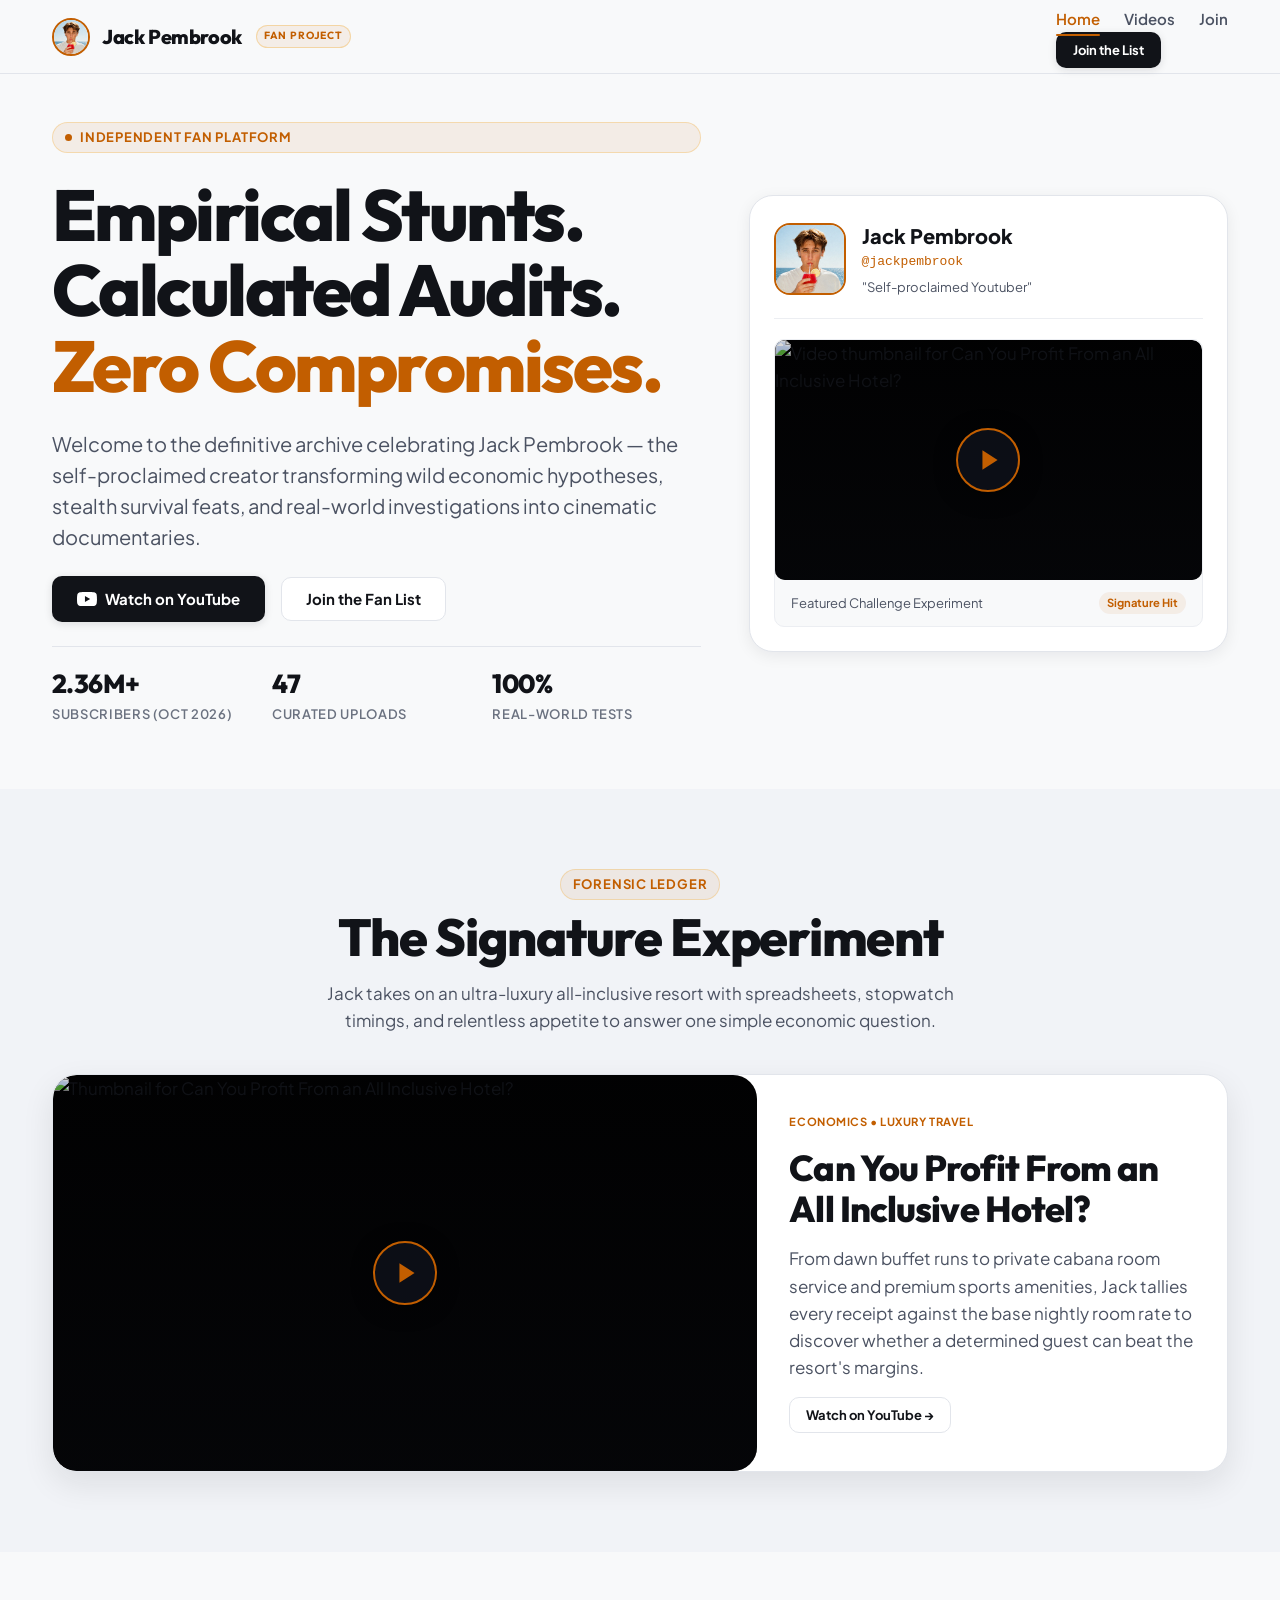
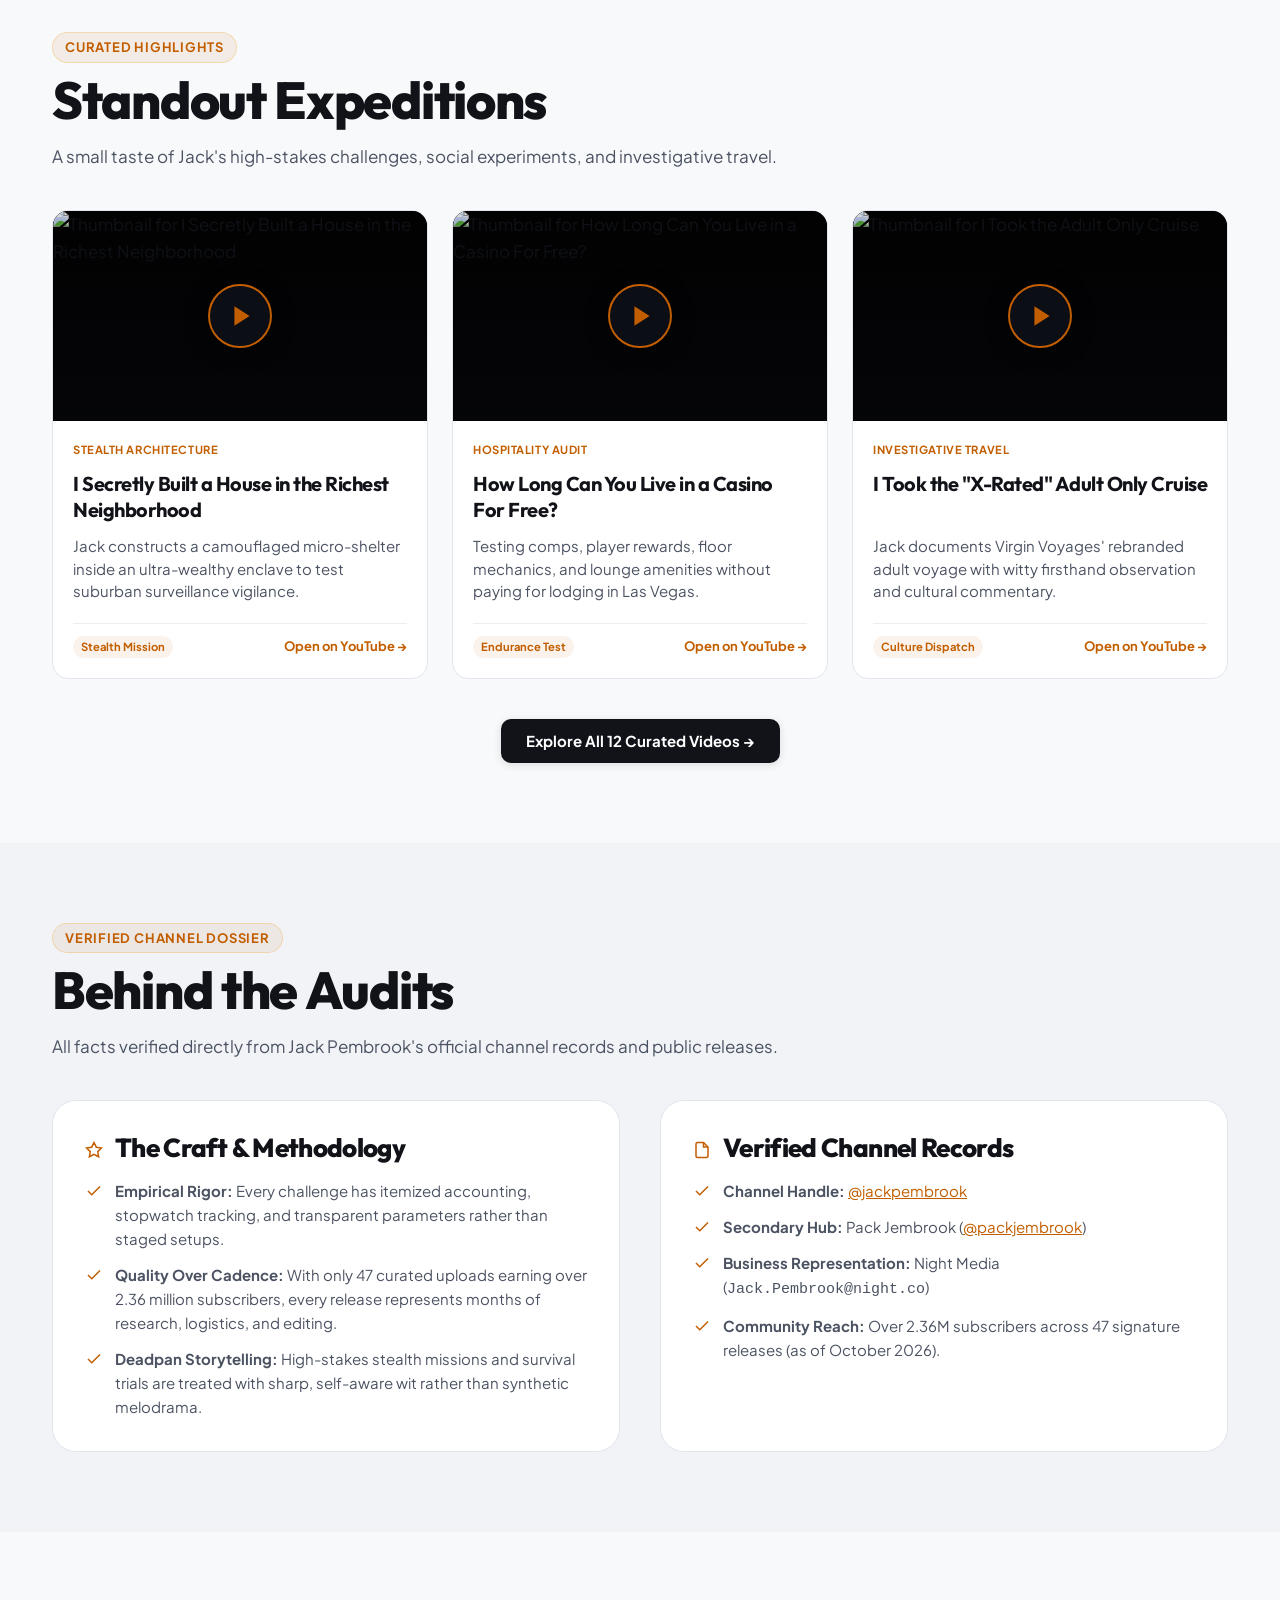
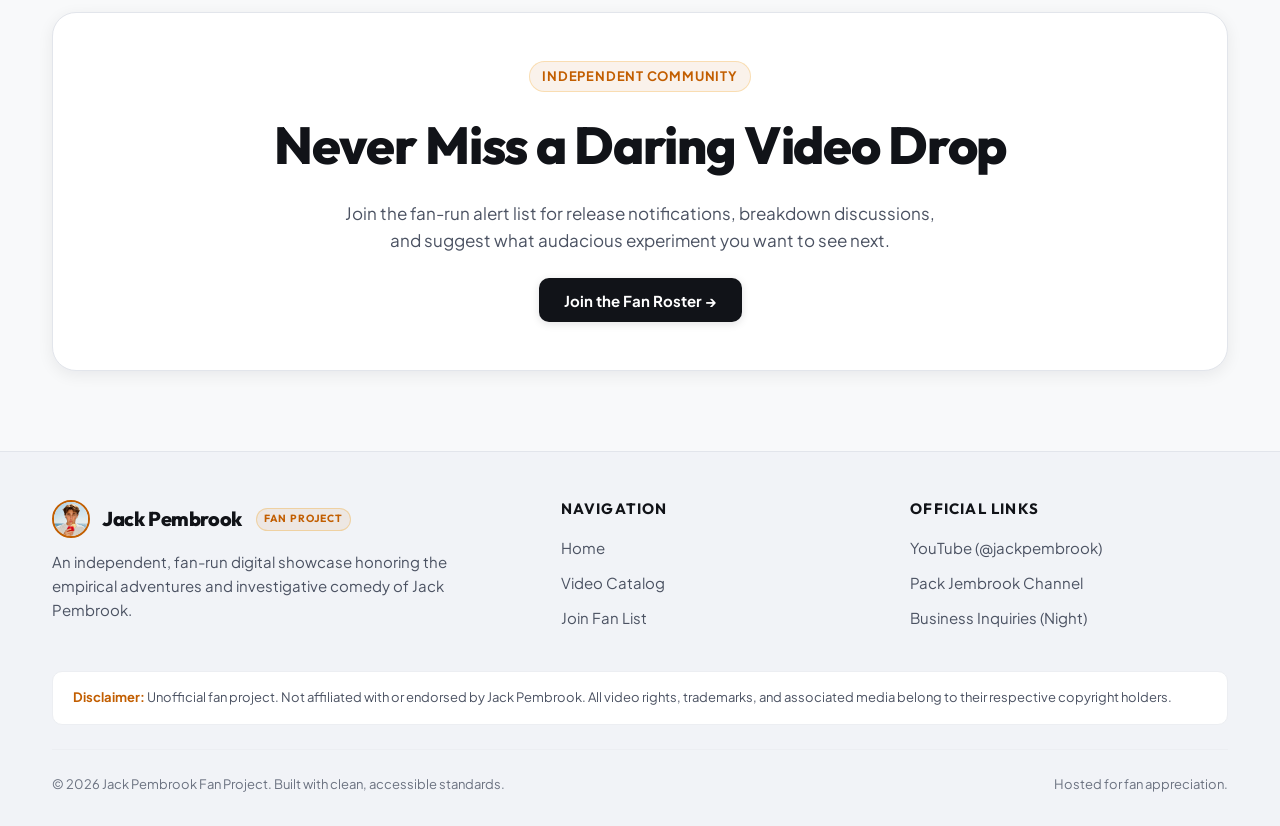
==== commit 69d17c22: "Update site theme colors" ====
--- a/index.html
+++ b/index.html
@@ -5,7 +5,7 @@
   <meta name="viewport" content="width=device-width, initial-scale=1.0">
   <title>Jack Pembrook — Unofficial Fan Platform &amp; Video Archive</title>
   <meta name="description" content="Explore empirical challenge experiments, stealth endurance missions, and consumer economics audits from creator Jack Pembrook.">
-  <meta name="theme-color" content="#08090d">
+  <meta name="theme-color" content="#f8f9fa">
 
   <!-- Open Graph / Social Meta -->
   <meta property="og:type" content="website">
--- a/assets/css/styles.css
+++ b/assets/css/styles.css
@@ -932,12 +932,12 @@
    CALL TO ACTION BAND
    ========================================================================== */
 .cta-band {
-  background: linear-gradient(135deg, var(--color-surface) 0%, var(--color-bg-alt) 100%);
+  background: var(--color-surface);
   border: 1px solid var(--color-border);
   border-radius: var(--radius-xl);
   padding: var(--space-12) var(--space-6);
   text-align: center;
-  box-shadow: var(--shadow-lg);
+  box-shadow: var(--shadow-md);
   display: flex;
   flex-direction: column;
   align-items: center;
@@ -998,7 +998,7 @@
 .form-textarea {
   width: 100%;
   min-height: 48px;
-  background-color: var(--color-bg);
+  background-color: var(--color-surface);
   border: 1px solid var(--color-border);
   border-radius: var(--radius-md);
   padding: var(--space-3) var(--space-4);
@@ -1011,7 +1011,7 @@
 .form-select:focus,
 .form-textarea:focus {
   border-color: var(--color-border-focus);
-  box-shadow: 0 0 0 3px var(--color-accent-dim);
+  box-shadow: 0 0 0 3px rgba(17, 19, 24, 0.08);
   outline: none;
 }
 
@@ -1025,7 +1025,7 @@
 .form-select {
   cursor: pointer;
   appearance: none;
-  background-image: url("data:image/svg+xml,%3Csvg xmlns='http://www.w3.org/2000/svg' width='16' height='16' viewBox='0 0 24 24' fill='none' stroke='%239aa1b2' stroke-width='2' stroke-linecap='round' stroke-linejoin='round'%3E%3Cpolyline points='6 9 12 15 18 9'%3E%3C/polyline%3E%3C/svg%3E");
+  background-image: url("data:image/svg+xml,%3Csvg xmlns='http://www.w3.org/2000/svg' width='16' height='16' viewBox='0 0 24 24' fill='none' stroke='%23525866' stroke-width='2' stroke-linecap='round' stroke-linejoin='round'%3E%3Cpolyline points='6 9 12 15 18 9'%3E%3C/polyline%3E%3C/svg%3E");
   background-repeat: no-repeat;
   background-position: right 14px center;
   padding-right: 40px;
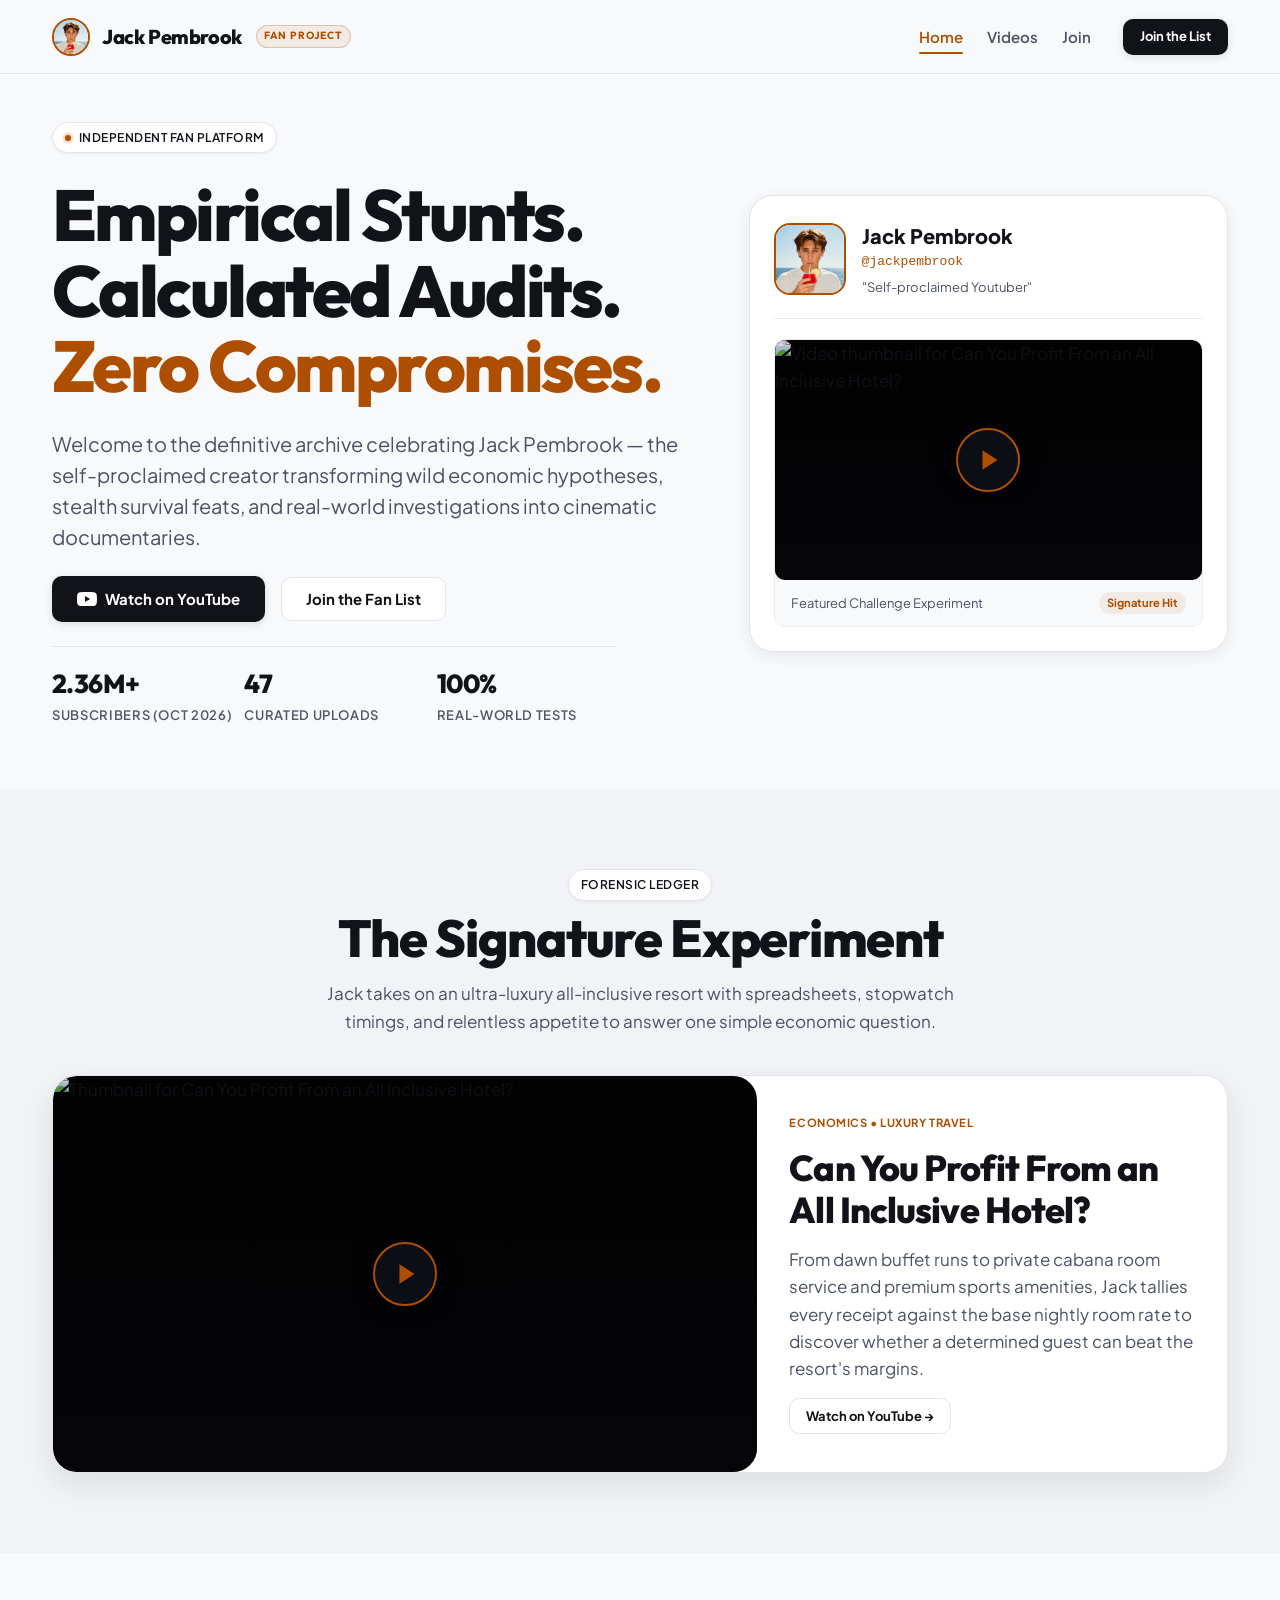
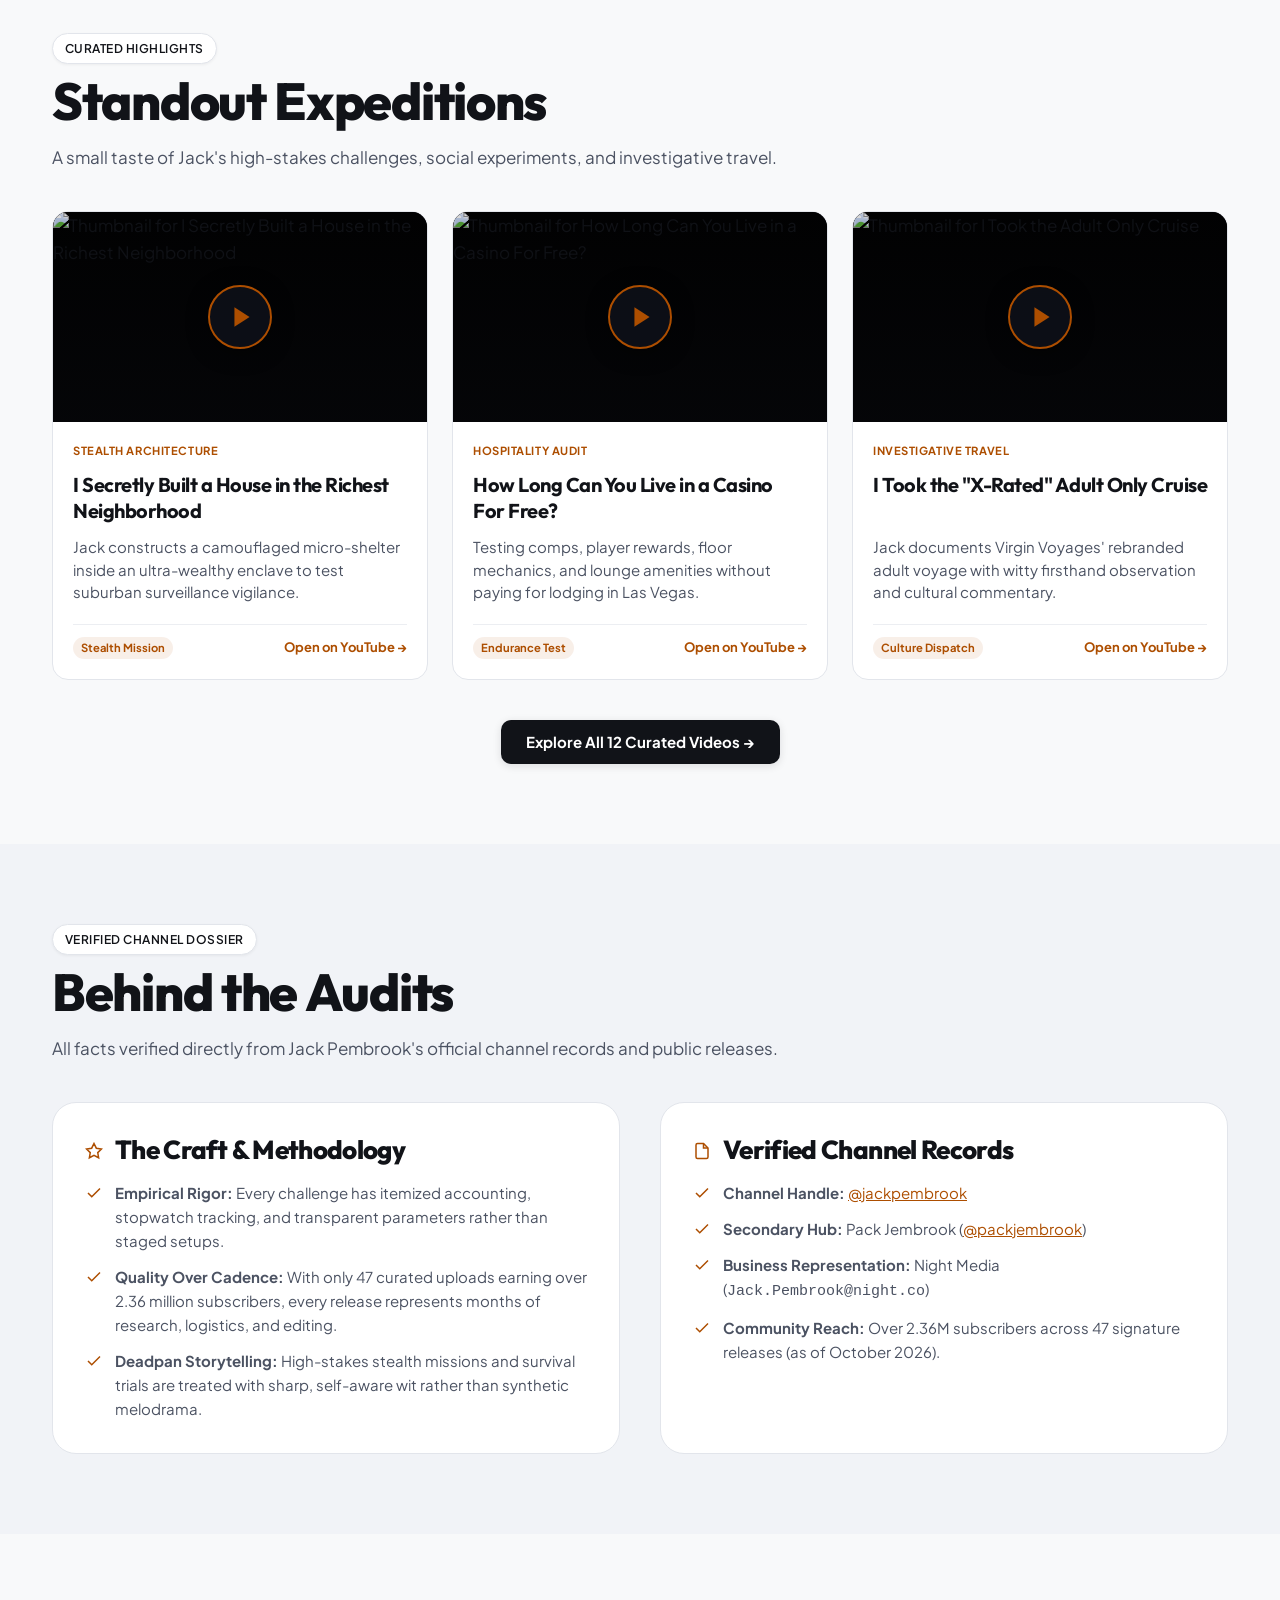
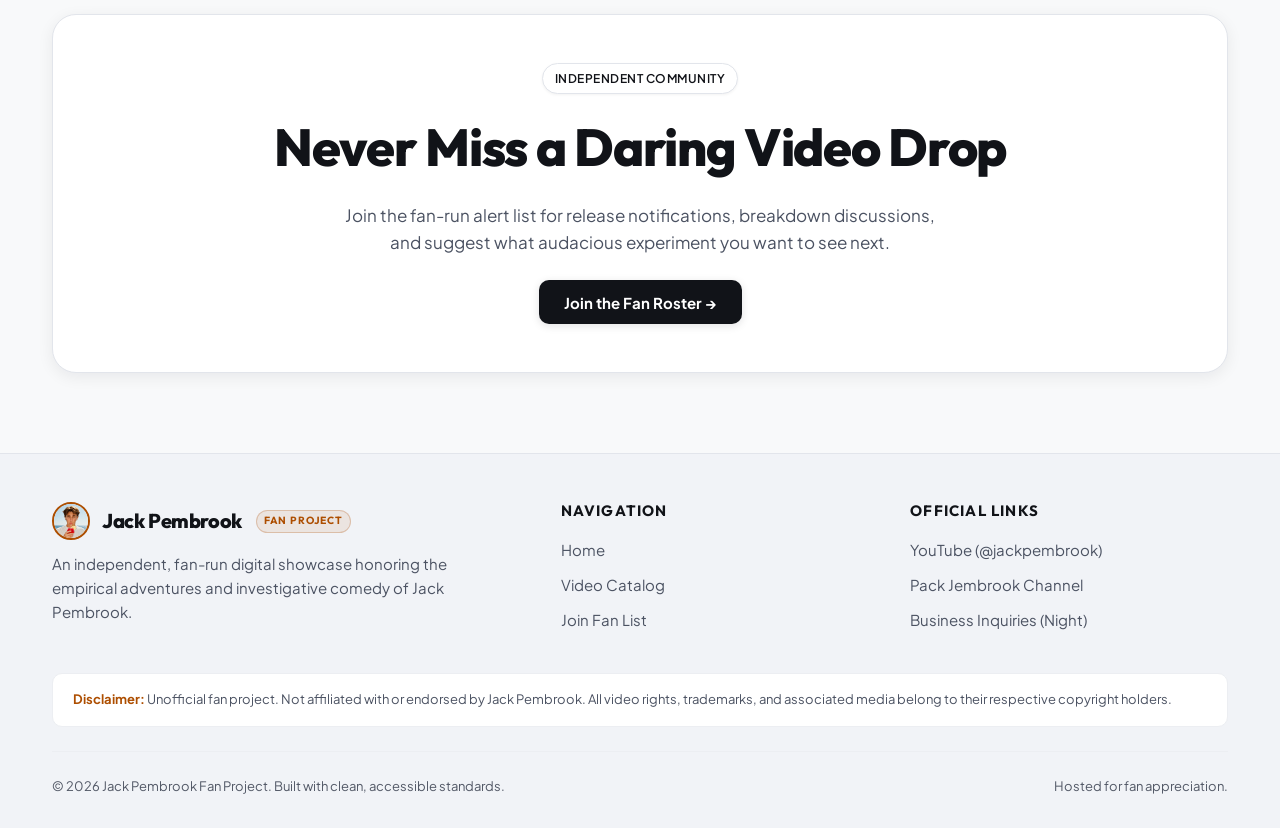
==== commit 16d527a0: "Update site content and interaction" ====
--- a/index.html
+++ b/index.html
@@ -65,7 +65,7 @@
   </header>
 
   <!-- Main Content -->
-  <main id="main" tabindex="-1">
+  <main id="main" tabindex="-1" role="main">
     <!-- Hero Section -->
     <section class="section hero" aria-labelledby="hero-title">
       <div class="container hero-grid">
@@ -113,7 +113,7 @@
         <div class="hero-visual reveal">
           <div class="hero-card-stack">
             <div class="hero-avatar-frame">
-              <img src="assets/img/avatar.jpg" alt="Jack Pembrook smiling in portrait photograph" class="hero-avatar-img" width="72" height="72" loading="eager" decoding="async">
+              <img src="assets/img/avatar.jpg" alt="Jack Pembrook smiling in portrait photograph" class="hero-avatar-img" width="72" height="72" loading="eager" fetchpriority="high" decoding="async">
               <div class="hero-profile-info">
                 <span class="hero-profile-name">Jack Pembrook</span>
                 <span class="hero-profile-handle">@jackpembrook</span>
@@ -357,11 +357,13 @@
 
         <div>
           <h2 class="footer-col-title">Navigation</h2>
-          <ul class="footer-nav-list">
-            <li><a href="index.html" class="footer-nav-link">Home</a></li>
-            <li><a href="videos.html" class="footer-nav-link">Video Catalog</a></li>
-            <li><a href="join.html" class="footer-nav-link">Join Fan List</a></li>
-          </ul>
+          <nav aria-label="Footer Navigation">
+            <ul class="footer-nav-list">
+              <li><a href="index.html" class="footer-nav-link">Home</a></li>
+              <li><a href="videos.html" class="footer-nav-link">Video Catalog</a></li>
+              <li><a href="join.html" class="footer-nav-link">Join Fan List</a></li>
+            </ul>
+          </nav>
         </div>
 
         <div>
--- a/assets/css/styles.css
+++ b/assets/css/styles.css
@@ -10,25 +10,24 @@
   --color-bg-alt: #f1f3f7;
   --color-surface: #ffffff;
   --color-surface-hover: #fcfcfd;
-  --color-surface-active: #f1f3f7;
   --color-border: #e2e5eb;
   --color-border-subtle: #eceef2;
   --color-border-focus: #111318;
 
   --color-text-main: #111318;
   --color-text-muted: #4b5262;
-  --color-text-faint: #6b7280;
+  --color-text-faint: #525866;
   --color-text-inverse: #ffffff;
 
-  --color-accent: #c25e00;
-  --color-accent-hover: #9a4a00;
-  --color-accent-dim: rgba(194, 94, 0, 0.08);
-  --color-accent-glow: rgba(194, 94, 0, 0.18);
-
-  --color-success: #059669;
-  --color-success-bg: rgba(5, 150, 105, 0.08);
-  --color-error: #dc2626;
-  --color-error-bg: rgba(220, 38, 38, 0.08);
+  --color-accent: #ad4e00;
+  --color-accent-hover: #8f3e00;
+  --color-accent-dim: rgba(173, 78, 0, 0.09);
+  --color-accent-glow: rgba(173, 78, 0, 0.18);
+
+  --color-success: #047857;
+  --color-success-bg: rgba(4, 120, 87, 0.08);
+  --color-error: #b91c1c;
+  --color-error-bg: rgba(185, 28, 28, 0.08);
 
   /* --- Typography --- */
   --font-display: "Outfit", -apple-system, BlinkMacSystemFont, "Segoe UI", Roboto, sans-serif;
@@ -56,16 +55,14 @@
   --space-12: 3rem;    /* 48px */
   --space-16: 4rem;    /* 64px */
   --space-20: 5rem;    /* 80px */
-  --space-24: 6rem;    /* 96px */
 
   /* --- Radii & Shadows --- */
-  --radius-sm: 6px;
+  --radius-sm: 4px;
   --radius-md: 10px;
   --radius-lg: 16px;
   --radius-xl: 24px;
   --radius-full: 9999px;
 
-  --shadow-sm: 0 1px 3px rgba(17, 19, 24, 0.05);
   --shadow-md: 0 4px 16px rgba(17, 19, 24, 0.07);
   --shadow-lg: 0 12px 32px rgba(17, 19, 24, 0.09);
   --shadow-glow: 0 0 20px var(--color-accent-glow);
@@ -263,8 +260,14 @@
   color: var(--color-accent);
   padding: 2px 7px;
   border-radius: var(--radius-full);
-  border: 1px solid rgba(245, 158, 11, 0.3);
+  border: 1px solid rgba(173, 78, 0, 0.25);
   margin-left: 2px;
+}
+
+.nav-menu {
+  display: flex;
+  align-items: center;
+  gap: var(--space-8);
 }
 
 .nav-links {
@@ -434,26 +437,38 @@
   width: 100%;
 }
 
+.btn:disabled,
+.btn[disabled] {
+  opacity: 0.75;
+  cursor: not-allowed;
+  pointer-events: none;
+  transform: none !important;
+  box-shadow: none !important;
+}
+
 .badge {
   display: inline-flex;
   align-items: center;
   gap: var(--space-2);
-  font-size: var(--fs-xs);
-  font-weight: 700;
+  width: fit-content;
+  font-size: 0.75rem;
+  font-weight: 600;
+  letter-spacing: 0.04em;
   text-transform: uppercase;
-  letter-spacing: 0.06em;
-  padding: var(--space-1) var(--space-3);
+  padding: 5px 12px;
   border-radius: var(--radius-full);
-  background-color: var(--color-accent-dim);
-  color: var(--color-accent);
-  border: 1px solid rgba(245, 158, 11, 0.25);
+  background-color: var(--color-surface);
+  color: var(--color-text-main);
+  border: 1px solid var(--color-border);
+  box-shadow: 0 1px 3px rgba(17, 19, 24, 0.05);
 }
 
 .badge-dot {
-  width: 7px;
-  height: 7px;
+  width: 6px;
+  height: 6px;
   border-radius: var(--radius-full);
   background-color: var(--color-accent);
+  box-shadow: 0 0 0 2.5px rgba(194, 94, 0, 0.2);
 }
 
 /* ==========================================================================
@@ -520,6 +535,7 @@
 .hero-content {
   display: flex;
   flex-direction: column;
+  align-items: flex-start;
   gap: var(--space-6);
 }
 
@@ -807,7 +823,7 @@
 
 .video-card:hover {
   transform: translateY(-4px);
-  border-color: rgba(245, 158, 11, 0.4);
+  border-color: rgba(173, 78, 0, 0.35);
   box-shadow: var(--shadow-md);
 }
 
@@ -1011,7 +1027,7 @@
 .form-select:focus,
 .form-textarea:focus {
   border-color: var(--color-border-focus);
-  box-shadow: 0 0 0 3px rgba(17, 19, 24, 0.08);
+  box-shadow: 0 0 0 3px rgba(17, 19, 24, 0.12);
   outline: none;
 }
 
@@ -1020,6 +1036,14 @@
 .form-textarea[aria-invalid="true"] {
   border-color: var(--color-error);
   box-shadow: 0 0 0 3px var(--color-error-bg);
+}
+
+.form-input[aria-invalid="true"]:focus,
+.form-select[aria-invalid="true"]:focus,
+.form-textarea[aria-invalid="true"]:focus {
+  border-color: var(--color-error);
+  box-shadow: 0 0 0 3px rgba(225, 29, 72, 0.25);
+  outline: none;
 }
 
 .form-select {
@@ -1076,6 +1100,18 @@
   margin-top: 2px;
   cursor: pointer;
   flex-shrink: 0;
+  border-radius: var(--radius-sm);
+  transition: box-shadow var(--transition-fast), outline-offset var(--transition-fast);
+}
+
+.form-checkbox:focus-visible {
+  outline: 2px solid var(--color-accent);
+  outline-offset: 3px;
+}
+
+.form-checkbox[aria-invalid="true"] {
+  outline: 2px solid var(--color-error);
+  outline-offset: 2px;
 }
 
 /* Submission Alerts */
@@ -1090,14 +1126,20 @@
 
 .form-alert--error {
   background-color: var(--color-error-bg);
-  border: 1px solid rgba(244, 63, 94, 0.3);
-  color: #fecdd3;
+  border: 1px solid rgba(185, 28, 28, 0.25);
+  color: #991b1b;
 }
 
 .form-alert--success {
   background-color: var(--color-success-bg);
-  border: 1px solid rgba(16, 185, 129, 0.3);
-  color: #a7f3d0;
+  border: 1px solid rgba(4, 120, 87, 0.25);
+  color: #065f46;
+}
+
+.form-alert--info {
+  background-color: rgba(37, 99, 235, 0.08);
+  border: 1px solid rgba(37, 99, 235, 0.25);
+  color: #1e40af;
 }
 
 .form-alert.is-visible {
@@ -1111,6 +1153,16 @@
   flex-direction: column;
   align-items: center;
   gap: var(--space-4);
+}
+
+.form-success-card:focus {
+  outline: none;
+}
+
+.form-success-card:focus-visible {
+  outline: 2px solid var(--color-accent);
+  outline-offset: 4px;
+  border-radius: var(--radius-md);
 }
 
 .form-success-icon {
@@ -1129,16 +1181,33 @@
 }
 
 .spinner {
+  display: inline-block;
   width: 18px;
   height: 18px;
-  border: 2px solid rgba(8, 9, 13, 0.3);
-  border-top-color: var(--color-text-inverse);
+  border: 2.5px solid rgba(255, 255, 255, 0.35);
+  border-top-color: #ffffff;
   border-radius: 50%;
   animation: spin 0.7s linear infinite;
+  vertical-align: middle;
+  flex-shrink: 0;
+  margin-right: var(--space-2);
 }
 
 @keyframes spin {
   to { transform: rotate(360deg); }
+}
+
+/* Progressive Enhancement: Pure CSS No-JS Target Fallback */
+.no-js-success-target {
+  display: none;
+}
+
+.no-js-success-target:target {
+  display: flex;
+}
+
+.no-js-success-target:target ~ form {
+  display: none !important;
 }
 
 /* ==========================================================================
